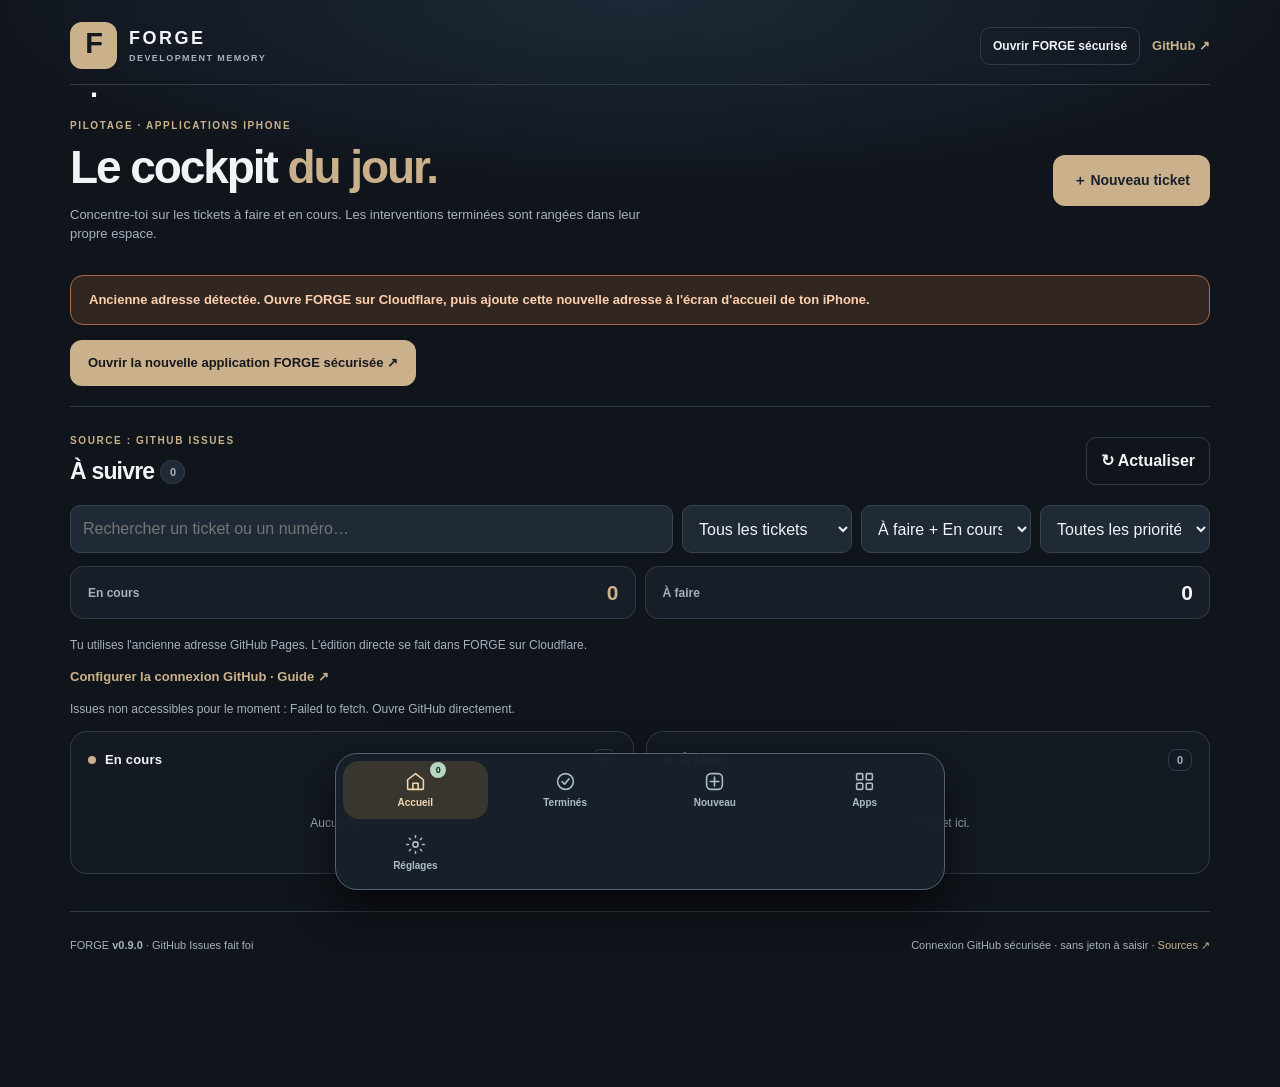
==== index.html @ 1940e34f "feat(forge): add Nexus-like searchable settings with version and About-only update" ====
<!doctype html>
<html lang="fr">
<head>
<meta charset="utf-8">
<meta name="viewport" content="width=device-width,initial-scale=1,viewport-fit=cover">
<meta name="theme-color" content="#10141b">
<meta name="apple-mobile-web-app-capable" content="yes">
<meta name="apple-mobile-web-app-status-bar-style" content="black-translucent">
<meta name="apple-mobile-web-app-title" content="FORGE">
<meta name="description" content="Tickets GitHub et contexte technique pour nos applications.">
<meta http-equiv="Content-Security-Policy" content="default-src 'self'; connect-src 'self' https://api.github.com; img-src 'self' data:; style-src 'self'; script-src 'self'; object-src 'none'; base-uri 'self'; form-action 'none'">
<link rel="manifest" href="./manifest.webmanifest">
<link rel="icon" href="./icon.svg" type="image/svg+xml">
<link rel="apple-touch-icon" href="./icon-180.png">
<link rel="stylesheet" href="./styles.css">
<title>FORGE — Development Memory</title>
</head>
<body>
<div class="shell">
 <header class="top">
  <a class="brand" href="#tickets" aria-label="FORGE accueil"><span class="symbol">F<span>.</span></span><span><b>FORGE</b><small>DEVELOPMENT MEMORY</small></span></a>
  <div class="top-actions"><button id="editMode" class="outline" type="button">Connexion GitHub</button><a class="external" href="https://github.com/Leomgl/forge-app/issues" target="_blank" rel="noopener noreferrer">GitHub ↗</a></div>
 </header>
 <main>
  <div class="intro" id="homeIntro"><div><p class="eyebrow">PILOTAGE · APPLICATIONS IPHONE</p><h1>Le cockpit <em>du jour.</em></h1><p>Concentre-toi sur les tickets à faire et en cours. Les interventions terminées sont rangées dans leur propre espace.</p></div>
  <a href="#composer" class="bigbutton">＋ Nouveau ticket</a></div>
  <div id="authNotice" class="auth-alert" role="alert" hidden></div>
  <a id="cloudEntry" class="cloud-entry" href="https://forge-hub.q9pfwtztsc.workers.dev/" hidden>Ouvrir la nouvelle application FORGE sécurisée ↗</a>
  <section id="tickets" class="section">
   <div class="section-heading"><div><p class="eyebrow">SOURCE : GITHUB ISSUES</p><h2>À suivre <span id="issueCount" class="count">—</span></h2></div><div class="head-actions"><button id="refresh" class="outline" type="button">↻ Actualiser</button></div></div>
   <div class="filters"><label class="sr-only" for="search">Rechercher un ticket</label><input id="search" placeholder="Rechercher un ticket ou un numéro…">
   <label class="sr-only" for="projectFilter">Application</label><select id="projectFilter"><option value="all">Toutes les apps</option></select>
   <label class="sr-only" for="statusFilter">État</label><select id="statusFilter"><option value="all">À faire + En cours</option><option value="todo">À faire</option><option value="doing">En cours</option></select>
   <label class="sr-only" for="priorityFilter">Priorité</label><select id="priorityFilter"><option value="all">Toutes les priorités</option><option value="critique">Critique</option><option value="haute">Haute</option><option value="normale">Normale</option><option value="basse">Basse</option></select></div>
   <div id="workflowSummary" class="workflow-summary" aria-label="Répartition des statuts"></div>
   <p id="editInfo" class="micro">Connecte-toi avec GitHub pour piloter les tickets. Sans connexion, la consultation reste possible.</p>
   <p class="micro"><a class="external" href="./docs/GITHUB-AUTH.md" target="_blank" rel="noopener noreferrer">Configurer la connexion GitHub · Guide ↗</a></p>
   <p id="loadInfo" class="micro" role="status" aria-live="polite">Chargement des issues GitHub…</p>
   <div id="issues" class="issues workflow-board" aria-live="polite"></div>
  </section>
  <section class="section" id="completed" aria-label="Tickets terminés" hidden>
   <div class="section-heading"><div><p class="eyebrow">HISTORIQUE · GITHUB ISSUES</p><h2>Tickets terminés <span id="completedCount" class="count">—</span></h2></div><a class="external" href="https://github.com/Leomgl/forge-app/issues?q=is%3Aissue+is%3Aclosed" target="_blank" rel="noopener noreferrer">Archive GitHub ↗</a></div>
   <p class="muted">Tous les tickets clôturés restent accessibles avec leur demande et leur journal de développement. Aucun ticket n’est supprimé.</p>
   <div class="filters completed-filters">
    <label class="sr-only" for="completedSearch">Rechercher dans les terminés</label><input id="completedSearch" type="search" placeholder="Rechercher un ticket terminé…">
    <label class="sr-only" for="completedProjectFilter">Application terminée</label><select id="completedProjectFilter"><option value="all">Toutes les apps</option></select>
    <label class="sr-only" for="completedPriorityFilter">Priorité terminée</label><select id="completedPriorityFilter"><option value="all">Toutes les priorités</option><option value="critique">Critique</option><option value="haute">Haute</option><option value="normale">Normale</option><option value="basse">Basse</option></select>
   </div>
   <p id="completedInfo" class="micro" role="status" aria-live="polite">Chargement des tickets terminés…</p>
   <div id="completedIssues" class="issues completed-grid" aria-live="polite"></div>
  </section>
  <section class="section" id="composer" hidden>
   <div class="section-heading"><div><p class="eyebrow">SAISIE RAPIDE</p><h2>Signaler ou proposer</h2></div><span class="count">Brouillon local</span></div>
   <p class="muted">Le brouillon reste sur ton appareil. Connecte-toi avec GitHub pour publier directement dans FORGE. N'ajoute ni secret, ni capture privée dans une issue publique.</p>
   <div class="formbox">
     <div class="cols">
      <label>Application<select id="tProject"><option value="NEXUS">NEXUS</option></select></label>
      <label>Nature<select id="tType"><option value="bug">Bug</option><option value="evolution">Évolution</option><option value="idee">Idée</option><option value="test">Test / vérification</option></select></label>
      <label>Priorité<select id="tPriority"><option value="normale">Normale</option><option value="haute">Haute</option><option value="critique">Critique</option><option value="basse">Basse</option></select></label>
     </div>
     <div id="generalScopeFields" class="general-scope" hidden>
       <label>Périmètre du ticket<select id="tScope">
        <option value="all">Toutes les apps</option>
        <option value="multiple">Plusieurs apps</option>
        <option value="newapp">Nouvelle app</option>
        <option value="other">Projet / réflexion générale</option>
       </select></label>
       <label>Précisions <span class="optional">(facultatif)</span><input id="tScopeDetails" maxlength="300" placeholder="Ex : logos Nexus, Santé, Garage ; ou idée de nouvelle app"></label>
       <p>Un ticket commun suffit : les projets concernés seront déterminés lors du travail.</p>
     </div>
     <label>Titre du ticket <span class="required">*</span><input id="tTitle" maxlength="140" placeholder="Ex : Le tri A–Z saute certaines lettres"></label>
     <label>Contexte / ce que tu aimerais obtenir <span class="required">*</span><textarea id="tDescription" rows="4" maxlength="8000" placeholder="Décris l'idée, le problème ou la fonction voulue…"></textarea></label>
     <details class="advanced-options" id="advancedOptions"><summary>Options avancées <span>Version, reproduction, critères, contraintes</span></summary>
     <div class="advanced-fields">
       <label>Version observée <span class="optional">(facultatif)</span><input id="tVersion" maxlength="60" placeholder="Ex : 0.17.2"></label>
       <div class="cols">
         <label>Étapes pour reproduire <span class="optional">(bug)</span><textarea id="tSteps" rows="2" maxlength="4000" placeholder="1. Ouvrir… 2. Cliquer…"></textarea></label>
         <label>Résultat attendu / critères d'acceptation<textarea id="tExpected" rows="2" maxlength="4000" placeholder="Ce qu'on doit vérifier…"></textarea></label>
       </div>
       <label>Contraintes / points à préserver<textarea id="tConstraints" rows="2" maxlength="4000" placeholder="Ce qu'il ne faut pas casser…"></textarea></label>
     </div></details>
     <div class="formfoot"><p><b>Publication sécurisée :</b> sur l'adresse Cloudflare avec GitHub connecté, le ticket sera créé directement. Sinon, FORGE ouvrira le formulaire GitHub prérempli.</p>
       <div class="actions"><button id="resetDraft" class="outline" type="button">Effacer le brouillon</button><button id="publish" class="bigbutton" type="button">Publier via GitHub ↗</button></div>
     </div>
     <p id="composeMessage" role="status" aria-live="polite" class="micro"></p>
   </div>
  </section>
  <section class="section" id="context" hidden>
    <div class="section-heading"><div><p class="eyebrow">MÉMOIRE PARTAGÉE</p><h2>Contexte des applications</h2></div><a class="external" href="./docs/AI-START-HERE.md" target="_blank">Guide IA ↗</a></div>
    <div class="apps" id="apps"></div>
    <div class="contextgrid"><a href="./docs/AI-START-HERE.md" target="_blank" class="contextlink"><span>01</span><b>Point d'entrée de l'assistant</b><small>Comment reprendre un ticket dans un nouveau chat</small></a>
    <a href="./docs/DEPENDENCIES.md" target="_blank" class="contextlink"><span>02</span><b>Liens et dépendances</b><small>Ce qu'on risque de casser entre les apps</small></a>
    <a href="./docs/TICKET-PROTOCOL.md" target="_blank" class="contextlink"><span>03</span><b>Méthode de livraison</b><small>Analyse, migration, tests et décision</small></a>
    <a href="./docs/DECISIONS.md" target="_blank" class="contextlink"><span>04</span><b>Arbitrages techniques</b><small>Pourquoi nous avons fait certains choix</small></a></div>
  </section>
  <section class="section forge-settings" id="settings" hidden aria-label="Réglages Forge">
   <div class="section-heading"><div><p class="eyebrow">PRÉFÉRENCES · FORGE</p><h2>Réglages</h2></div></div>
   <div class="forge-settings-version"><div><small>VERSION ACTUELLE</small><strong>FORGE</strong></div><span>V0.9.0</span></div>
   <label class="forge-settings-search"><span class="sr-only">Rechercher dans les réglages</span><input type="search" id="forge-settings-search" placeholder="Rechercher un réglage…" autocomplete="off" aria-controls="forge-settings-groups"></label>
   <p id="forge-settings-search-status" class="micro" aria-live="polite"></p>
   <div id="forge-settings-groups">
    <details class="forge-settings-group" data-settings-keywords="connexion github oauth autorisations authentification lien link" open>
     <summary><strong>LINK et connexions</strong><small>Compte GitHub et sécurité de la publication</small></summary>
     <div class="forge-settings-content"><p>GitHub fait foi pour les tickets. La connexion OAuth passe par le Worker sécurisé FORGE ; aucun jeton personnel n’est saisi dans l’application.</p><button type="button" class="outline" id="forge-settings-auth">Gérer ma connexion GitHub</button><p class="micro">Cette application ne crée aucune notification Push. Les notifications inter-applications sont centralisées dans LINK.</p></div>
    </details>
    <details class="forge-settings-group" data-settings-keywords="preferences interface vue demarrage accueil terminer archives tickets navigation">
     <summary><strong>Préférences et interface</strong><small>Navigation et vue d’ouverture</small></summary>
     <div class="forge-settings-content"><label class="forge-settings-select">Vue au démarrage<select id="forge-start-view"><option value="tickets">Accueil · À suivre</option><option value="completed">Tickets terminés</option><option value="context">Applications et contexte</option></select></label><p class="micro">Ce choix est enregistré uniquement sur cet appareil et ne change pas les tickets GitHub.</p></div>
    </details>
    <details class="forge-settings-group" data-settings-keywords="donnees sauvegardes brouillon exporter restaurer tickets github">
     <summary><strong>Données et sauvegardes</strong><small>Brouillons locaux et données GitHub</small></summary>
     <div class="forge-settings-content"><p>Les tickets et commentaires sont conservés dans GitHub. Le brouillon du formulaire reste local à cet appareil et peut être modifié ou effacé depuis « Nouveau ticket ».</p><a class="outline forge-settings-link" href="#composer">Ouvrir mon brouillon</a></div>
    </details>
    <details class="forge-settings-group" data-settings-keywords="securite confidentialite autorisations donnees jeton connexion oauth cookies">
     <summary><strong>Sécurité et confidentialité</strong><small>Accès, permissions et données locales</small></summary>
     <div class="forge-settings-content"><p>Le Worker OAuth conserve la session sécurisée par cookie HttpOnly ; FORGE ne demande jamais de jeton GitHub personnel dans les réglages. Les brouillons et cette préférence de navigation restent sur ton appareil.</p><p class="micro">Les dépôts et tickets GitHub peuvent contenir des informations publiées selon leurs réglages de visibilité.</p></div>
    </details>
    <details class="forge-settings-group" data-settings-keywords="a propos version mise a jour service worker informations application">
     <summary><strong>À propos</strong><small>Version et mises à jour de FORGE</small></summary>
     <div class="forge-settings-content"><p>FORGE V0.9.0 · Pilotage des tickets, journal d’interventions et mémoire technique des applications iPhone.</p><button type="button" id="forge-check-update" class="bigbutton">Rechercher une mise à jour</button><p class="micro" id="forge-update-status" role="status" aria-live="polite"></p></div>
    </details>
   </div>
  </section>
 </main>
 <nav class="bottom-nav" aria-label="Navigation principale">
  <a class="bottom-nav-item active" href="#tickets" data-view="tickets" aria-current="page"><svg viewBox="0 0 24 24" aria-hidden="true"><path d="m3 10 9-7 9 7v10a1 1 0 0 1-1 1H4a1 1 0 0 1-1-1z"/><path d="M9 21v-7h6v7"/></svg><span>Accueil</span><b id="navActiveCount" class="nav-count" aria-label="Tickets actifs">0</b></a>
  <a class="bottom-nav-item" href="#completed" data-view="completed"><svg viewBox="0 0 24 24" aria-hidden="true"><circle cx="12" cy="12" r="9"/><path d="m8 12 3 3 5-6"/></svg><span>Terminés</span></a>
  <a class="bottom-nav-item" href="#composer" data-view="composer"><svg viewBox="0 0 24 24" aria-hidden="true"><rect x="3" y="3" width="18" height="18" rx="5"/><path d="M12 7v10M7 12h10"/></svg><span>Nouveau</span></a>
  <a class="bottom-nav-item" href="#context" data-view="context"><svg viewBox="0 0 24 24" aria-hidden="true"><rect x="3" y="3" width="7" height="7" rx="1.2"/><rect x="14" y="3" width="7" height="7" rx="1.2"/><rect x="3" y="14" width="7" height="7" rx="1.2"/><rect x="14" y="14" width="7" height="7" rx="1.2"/></svg><span>Apps</span></a>
  <a class="bottom-nav-item" href="#settings" data-view="settings"><svg viewBox="0 0 24 24" aria-hidden="true"><circle cx="12" cy="12" r="3"/><path d="M12 2v2m0 16v2M4.93 4.93l1.42 1.42m11.3 11.3 1.42 1.42M2 12h2m16 0h2M4.93 19.07l1.42-1.42m11.3-11.3 1.42-1.42"/></svg><span>Réglages</span></a>
 </nav>
 <section id="ticketDialog" class="ticket-overlay" role="dialog" aria-modal="true" aria-labelledby="ticketTitle" hidden>
   <div class="ticket-panel">
    <header class="ticket-header"><div class="ticket-heading">
      <p class="eyebrow">FICHE TICKET · GITHUB</p>
      <h2 id="ticketTitle">Ticket</h2>
      <p id="ticketCaption" class="ticket-caption"></p>
     </div><button id="ticketClose" type="button" class="outline ticket-close" aria-label="Fermer le ticket">✕</button></header>
    <div class="ticket-columns">
     <section class="ticket-section" aria-labelledby="ticketRequestHeading">
      <div class="ticket-subheading"><h3 id="ticketRequestHeading">Demande initiale</h3><a id="ticketGithub" href="https://github.com/Leomgl/forge-app/issues" target="_blank" rel="noopener noreferrer">Voir sur GitHub ↗</a></div>
      <div class="ticket-md" id="ticketBody"></div>
     </section>
     <section class="ticket-section" aria-labelledby="ticketJournalHeading">
      <div class="ticket-subheading"><h3 id="ticketJournalHeading">Journal des interventions</h3><span id="ticketCommentCount" class="ticket-caption"></span></div>
      <div id="ticketComments" class="ticket-comments" aria-live="polite"></div>
      <form id="ticketReplyForm" class="ticket-reply">
       <label for="ticketReply">Ajouter une réponse</label>
       <textarea id="ticketReply" rows="4" maxlength="12000" placeholder="Décision, retour de test, précision…" disabled></textarea>
       <p id="ticketReplyHint" class="ticket-caption">Connexion GitHub requise pour commenter.</p>
       <div class="ticket-reply-actions"><button id="ticketReplySubmit" type="submit" class="bigbutton" disabled>Publier la réponse</button><p id="ticketMessage" role="status" aria-live="polite"></p></div>
      </form>
     </section>
    </div>
   </div>
  </section>

 <footer><span>FORGE <strong>v0.9.0</strong> · GitHub Issues fait foi</span><span>Connexion GitHub sécurisée · sans jeton à saisir · <a href="https://github.com/Leomgl/forge-app">Sources ↗</a></span></footer>
</div>
<script src="./app.js"></script>
<script src="./ticket-detail.js"></script>
</body>
</html>
---- styles.css ----
:root{color-scheme:dark;--bg:#101318;--panel:#171b21;--panel2:#1e242b;--edge:#343b45;--txt:#edf0f2;--muted:#9ba5af;--accent:#ff9766;--green:#b1deb4;--radius:17px}*{box-sizing:border-box}html{scroll-behavior:smooth;scroll-padding-top:35px}body{margin:0;background:var(--bg);color:var(--txt);font-family:-apple-system,BlinkMacSystemFont,"Segoe UI",sans-serif;line-height:1.5}a{color:inherit;text-decoration:none}button,input,select,textarea{font:inherit}button,a,select{-webkit-tap-highlight-color:transparent}button{cursor:pointer}.shell{max-width:1190px;padding:0 25px;margin:0 auto}.top{display:flex;align-items:center;justify-content:space-between;gap:14px;padding:calc(env(safe-area-inset-top) + 22px) 0 20px;border-bottom:1px solid var(--edge)}.brand{display:flex;gap:12px;align-items:center}.symbol{display:grid;place-items:center;width:47px;height:47px;font-size:29px;font-weight:900;background:var(--accent);color:#16191c;border-radius:14px;letter-spacing:-5px;padding-right:4px}.symbol span{color:#fff}.brand b{display:block;font-size:18px;letter-spacing:.14em}.brand small{display:block;color:var(--muted);font-size:9px;letter-spacing:.16em;font-weight:700}.external{font-size:13px;color:var(--accent);font-weight:700}.intro{min-height:320px;padding:64px 0 44px;display:flex;align-items:center;justify-content:space-between;gap:24px}.intro h1{font-size:clamp(39px,6vw,68px);line-height:1.04;letter-spacing:-.055em;margin:9px 0 19px;font-weight:820}.intro h1 em{font-style:normal;color:var(--accent)}.intro p:not(.eyebrow){font-size:15px;max-width:640px;color:var(--muted);margin:0}.eyebrow{font-size:10px!important;font-weight:900;letter-spacing:.22em;color:var(--accent);margin:0}.bigbutton{border:0;border-radius:12px;background:var(--accent);color:#16191d;padding:15px 20px;display:inline-flex;justify-content:center;align-items:center;font-weight:800;white-space:nowrap;font-size:14px}.bigbutton:hover{background:#ffb292}.section{padding:38px 0 52px;border-top:1px solid var(--edge)}.section-heading{display:flex;justify-content:space-between;align-items:center;gap:14px;margin:0 0 20px}.section-heading h2{font-size:25px;letter-spacing:-.035em;margin:6px 0 0}.count{font-size:11px;padding:5px 9px;border-radius:99px;background:var(--panel2);border:1px solid var(--edge);vertical-align:middle;color:var(--muted);font-weight:750}.outline{border:1px solid var(--edge);background:transparent;color:var(--txt);font-weight:750;border-radius:10px;padding:11px 14px}.outline:hover{background:var(--panel2)}.filters{display:grid;grid-template-columns:minmax(0,1fr) 180px 170px;gap:10px;margin-bottom:13px}.filters input,.filters select,.formbox input,.formbox textarea,.formbox select{background:#20262e;color:var(--txt);border:1px solid #3a444f;border-radius:10px;padding:13px 12px;min-width:0;width:100%;font-size:16px;outline:none}.filters input:focus,.filters select:focus,.formbox input:focus,.formbox textarea:focus,.formbox select:focus{border-color:var(--accent);box-shadow:0 0 0 2px #ff976633}.micro{font-size:12px;color:var(--muted);margin:8px 0 13px}.issues{display:grid;gap:10px}.issue{display:flex;gap:16px;align-items:start;padding:16px 18px;border:1px solid var(--edge);border-radius:var(--radius);background:var(--panel);transition:background .16s}.issue:hover{background:var(--panel2)}.issue-num{color:var(--accent);font-weight:850;font-size:13px;min-width:39px}.issue-body{flex:1;min-width:0}.issue-title{display:block;font-weight:800;font-size:15px;line-height:1.35}.issue-preview{color:var(--muted);font-size:12px;margin-top:7px;line-height:1.55;overflow:hidden;display:-webkit-box;-webkit-line-clamp:2;-webkit-box-orient:vertical}.issue-meta{margin-top:9px;display:flex;gap:8px;flex-wrap:wrap;align-items:center}.pill{display:inline-flex;border-radius:6px;background:#29313a;color:#c4d0d9;padding:3px 7px;font-size:10px;font-weight:850}.pill.app{background:#352a30;color:#ffc0a2}.pill.open{background:#244030;color:#b3edbf}.pill.closed{background:#3c384b;color:#d0c0fa}.age{color:var(--muted);font-size:11px}.chevron{font-size:22px;color:var(--muted);margin-left:auto}.empty{padding:24px;border:1px dashed var(--edge);border-radius:14px;color:var(--muted);text-align:center}.muted{color:var(--muted);font-size:13px;margin:-8px 0 19px;max-width:770px}.formbox{border:1px solid var(--edge);background:var(--panel);padding:25px;border-radius:var(--radius);display:grid;gap:18px}.formbox label{display:block;font-size:12px;font-weight:800;color:#d8dee3}.formbox input,.formbox select,.formbox textarea{display:block;margin-top:7px;font-weight:450;line-height:1.4;resize:vertical}.formbox textarea{min-height:66px}.cols{display:grid;grid-template-columns:repeat(2,minmax(0,1fr));gap:16px}.required{color:var(--accent)}.optional{color:var(--muted);font-weight:500}.formfoot{border-top:1px solid var(--edge);padding-top:18px;display:flex;align-items:center;justify-content:space-between;gap:20px}.formfoot p{font-size:12px;max-width:440px;color:var(--muted);margin:0}.formfoot b{color:var(--txt)}.actions{display:flex;gap:8px;flex-wrap:wrap}.apps{display:grid;grid-template-columns:repeat(4,minmax(0,1fr));gap:12px;margin:20px 0}.appcard{background:var(--panel);border:1px solid var(--edge);border-radius:14px;padding:19px;display:flex;flex-direction:column;min-width:0}.appmark{display:grid;place-items:center;font-size:19px;font-weight:950;width:38px;height:38px;border-radius:11px;background:#242b34;color:var(--accent);margin-bottom:21px}.appcard b{font-size:17px}.appcard p{color:var(--muted);font-size:12px;min-height:55px;margin:7px 0 12px}.appcard a{font-size:12px;font-weight:800;color:var(--accent);margin-top:auto}.contextgrid{display:grid;grid-template-columns:repeat(2,minmax(0,1fr));gap:12px}.contextlink{padding:19px;display:flex;flex-direction:column;gap:5px;border:1px solid var(--edge);border-radius:14px;background:var(--panel)}.contextlink:hover{background:var(--panel2)}.contextlink span{color:var(--accent);font-size:11px;font-weight:900}.contextlink b{font-size:14px}.contextlink small{color:var(--muted);font-size:12px}footer{border-top:1px solid var(--edge);display:flex;justify-content:space-between;gap:12px;flex-wrap:wrap;color:var(--muted);font-size:11px;padding:25px 0 calc(25px + env(safe-area-inset-bottom))}footer a{color:var(--accent)}.sr-only{position:absolute;width:1px;height:1px;overflow:hidden;clip:rect(0,0,0,0)}@media(max-width:750px){.shell{padding:0 16px}.top{padding-top:calc(env(safe-area-inset-top) + 14px)}.intro{padding:42px 0 38px;display:block;min-height:0}.intro h1{font-size:48px}.intro .bigbutton{margin-top:24px}.section{padding:29px 0 38px}.filters{grid-template-columns:1fr 1fr}.filters input{grid-column:1/-1}.section-heading h2{font-size:22px}.apps{grid-template-columns:1fr 1fr}.formbox{padding:17px}.formfoot{align-items:stretch;flex-direction:column}.actions{width:100%}.actions .bigbutton,.actions .outline{flex:1}.cols{gap:12px}}@media(max-width:420px){.intro h1{font-size:41px}.brand small{font-size:8px}.section-heading{align-items:flex-start}.issue{padding:14px;gap:10px}.issue-num{min-width:33px}.apps{gap:9px}.appcard{padding:14px}.appcard b{font-size:15px}.appcard p{font-size:11px;min-height:63px}.contextgrid{grid-template-columns:1fr}.cols{grid-template-columns:1fr}.top .external{font-size:12px}}
/* FORGE v0.3 — three-state workflow and optional GitHub editing */
[hidden]{display:none!important}
.head-actions{display:flex;gap:8px;flex-wrap:wrap;justify-content:flex-end}
#editMode.active{border-color:#6fae80;background:#1c3326;color:#b1deb4}
.issue-title:hover,.issue-link:hover{text-decoration:underline;text-underline-offset:3px}
.issue-actions{display:flex;align-items:end;justify-content:space-between;gap:12px;flex-wrap:wrap;margin-top:13px}
.status-label{display:flex;flex-direction:column;gap:4px;font-size:11px;color:var(--muted);font-weight:750}
.status-picker{background:#29313a;color:var(--txt);font-size:13px;font-weight:800;border:1px solid #4e5a68;border-radius:10px;padding:8px 30px 8px 11px;min-height:39px}
.status-picker:focus-visible{outline:2px solid var(--accent);outline-offset:2px}
.status-picker:disabled{opacity:.6}
.issue-link{font-size:12px;color:var(--accent);font-weight:750;margin-bottom:8px}
.modal{position:fixed;inset:0;z-index:50;background:rgba(0,0,0,.74);padding:calc(env(safe-area-inset-top) + 14px) 14px calc(env(safe-area-inset-bottom) + 14px);display:flex;align-items:center;justify-content:center;overflow-y:auto}
.modal-panel{width:min(100%,530px);max-height:100%;overflow:auto;background:#1d232b;border:1px solid #56616d;border-radius:19px;padding:24px;box-shadow:0 20px 90px #0009}
.modal-top{display:flex;align-items:center;justify-content:space-between;gap:14px}
.modal-top h2{margin:0;font-size:22px;letter-spacing:-.025em}
.modal-panel p{color:var(--muted);font-size:13px;line-height:1.7}
.modal-panel b{color:var(--txt)}
.modal-panel code{overflow-wrap:anywhere}
.modal-panel .security-note{border-left:3px solid var(--accent);padding:8px 11px;background:#292b2d}
.auth-form{display:grid;gap:10px;margin-top:25px}
.auth-form label{font-size:12px;font-weight:800}
.auth-form input{background:#12161d;color:var(--txt);border:1px solid #53606b;border-radius:9px;padding:12px 13px;min-width:0;width:100%;font-size:16px}
.auth-form .bigbutton{justify-self:start}
@media(max-width:750px){.head-actions{justify-content:flex-start}.issue-actions{gap:10px}.issue-link{margin:0}.modal-panel{padding:18px}}
@media(max-width:420px){.section-heading{flex-wrap:wrap}.head-actions{width:100%;justify-content:space-between}.head-actions button{flex:1;font-size:12px;padding:10px 11px}.modal-panel{max-height:calc(100dvh - env(safe-area-inset-top) - env(safe-area-inset-bottom) - 28px)}}

.workflow-summary{display:grid;grid-template-columns:repeat(3,minmax(0,1fr));gap:9px;margin:12px 0}
.statbox{background:var(--panel);border:1px solid var(--edge);border-radius:13px;padding:13px 14px;color:var(--txt);display:flex;align-items:center;justify-content:space-between;gap:8px;text-align:left;min-width:0}
.statbox span{font-size:12px;font-weight:800;color:var(--muted)}
.statbox strong{font-size:21px;line-height:1;letter-spacing:-.04em}
.statbox.doing strong{color:var(--accent)}
.statbox.done strong{color:var(--green)}
.statbox.selected{border-color:var(--accent);background:#302825}
.statbox:focus-visible{outline:2px solid var(--accent);outline-offset:2px}
@media(max-width:420px){.statbox{padding:13px 9px;flex-direction:column;align-items:flex-start}.statbox span{font-size:11px}}

/* FORGE v0.4.1 — visible authentication diagnostics */
.auth-alert{background:#312720;color:#ffcfaf;border:1px solid #ad6c4f;border-radius:13px;padding:14px 18px;margin:0 0 15px;font-size:13px;line-height:1.6;font-weight:650}
.cloud-entry{display:inline-flex;align-items:center;background:var(--accent);color:#16191d;padding:13px 18px;border-radius:12px;font-weight:850;font-size:13px;margin:0 0 20px}
.auth-alert[hidden],.cloud-entry[hidden]{display:none}

/* FORGE V0.5 — sober dashboard and responsive workflow columns */
:root{--bg:#10141b;--panel:#181e27;--panel2:#202936;--edge:#303b4a;--txt:#f1f3f7;--muted:#a7b1be;--accent:#cbb18b;--green:#96c8ad;--radius:15px}
body{background:radial-gradient(ellipse 900px 250px at 50% 0,#1c2936 0,transparent 80%),var(--bg)}
.top{padding-bottom:15px}.symbol{background:#cbb18b;border-radius:12px}.bigbutton{background:var(--accent);color:#17202b}.bigbutton:hover{background:#e6c9a1}
.intro{min-height:0;padding:33px 0 31px;gap:22px}.intro h1{font-size:clamp(29px,4.4vw,46px);line-height:1.12;margin:9px 0 11px;letter-spacing:-.045em}.intro p:not(.eyebrow){font-size:13px;max-width:610px}.intro .bigbutton{margin:0}
.section{padding:26px 0 37px}.section-heading{margin-bottom:17px}.section-heading h2{font-size:23px}.eyebrow{letter-spacing:.16em}
.filters{grid-template-columns:minmax(0,1fr) repeat(3,minmax(135px,170px));gap:9px}
.filters input,.filters select,.formbox input,.formbox textarea,.formbox select{background:#202936;border-color:#394452;padding:11px 12px}
.workflow-summary{margin:10px 0 17px}.statbox{padding:12px 15px}.statbox.selected{background:#333027;border-color:#a68c69}
.workflow-board{display:grid;grid-template-columns:repeat(3,minmax(0,1fr));gap:12px;align-items:start}
.issue-column{min-width:0;background:#141a22;border:1px solid var(--edge);border-radius:17px;padding:11px;min-height:150px}
.column-heading{display:flex;align-items:center;gap:9px;padding:6px 6px 13px}.column-heading h3{font-size:13px;letter-spacing:.015em;margin:0;font-weight:850}.column-indicator{width:8px;height:8px;border-radius:50%;background:#8895a5}.col-doing .column-indicator{background:#cbb18b}.col-done .column-indicator{background:#96c8ad}.column-count{margin-left:auto;border:1px solid var(--edge);border-radius:8px;padding:2px 8px;font-size:11px;color:var(--muted);font-weight:800}
.column-list{display:grid;gap:9px}.column-empty{color:var(--muted);font-size:12px;text-align:center;padding:30px 8px}
.issue{display:block;border-radius:12px;padding:14px;background:#1b232d}.issue:hover{background:#252f3d}.issue-top{display:flex;align-items:center;justify-content:space-between;gap:8px;margin-bottom:9px}.issue-num{min-width:0;color:var(--muted);font-size:11px}.issue-title{font-size:13px;line-height:1.45;overflow-wrap:anywhere}.issue-preview{font-size:11px;margin-top:7px;-webkit-line-clamp:2}.issue-meta{margin-top:12px;gap:6px}.issue-meta .age{width:100%;font-size:10px;margin-top:2px}.pill{font-size:9px;letter-spacing:.015em}.pill.app{background:#283644;color:#c1d9ec}
.pill.priority{padding:4px 8px;border-radius:20px;border:1px solid #435264;background:#293544;color:#b6c7d8}.pill.priority.critique{background:#47232b;border-color:#88434f;color:#ffafba}.pill.priority.haute{background:#463323;border-color:#856343;color:#f0c198}.pill.priority.normale{background:#273b3d;border-color:#466e70;color:#a4d5d6}.pill.priority.basse{background:#29313a;border-color:#475263;color:#a7b0bc}
.issue-actions{margin-top:12px;align-items:center}.status-label{flex:1;min-width:0}.status-picker{width:100%;min-height:36px;padding:7px 26px 7px 9px;font-size:12px}.issue-link{font-size:11px;margin-top:16px}
.formbox{gap:12px;padding:18px}.formbox .cols{gap:10px}.formbox textarea{min-height:58px}.formbox label{font-size:11px}.advanced-options{border-top:1px solid var(--edge);margin-top:4px;padding-top:11px}.advanced-options summary{cursor:pointer;font-size:12px;font-weight:850;color:var(--accent);list-style:disclosure-closed}.advanced-options[open] summary{list-style:disclosure-open}.advanced-options summary span{font-size:11px;font-weight:500;color:var(--muted);margin-left:7px}.advanced-fields{display:grid;gap:12px;margin-top:16px}.formfoot{padding-top:12px}.apps{grid-template-columns:repeat(3,minmax(0,1fr))}.appcard p{min-height:40px}
@media(max-width:950px){.workflow-board{grid-template-columns:1fr 1fr}.filters{grid-template-columns:minmax(0,1fr) repeat(2,minmax(125px,1fr))}.filters #priorityFilter{grid-column:1/-1}.apps{grid-template-columns:repeat(2,minmax(0,1fr))}}
@media(max-width:650px){.intro{padding:24px 0 24px}.intro h1{font-size:34px}.intro .bigbutton{margin-top:17px}.filters{grid-template-columns:1fr 1fr}.filters #search{grid-column:1/-1}.filters #priorityFilter{grid-column:auto}.workflow-board{grid-template-columns:1fr}.issue-column{min-height:0}.issue{padding:15px}.issue-title{font-size:14px}.issue-meta .age{width:auto}.issue-actions{justify-content:flex-start}.status-label{flex:0 1 180px}.appcard p{min-height:0}.advanced-options summary span{display:block;margin-left:0;font-size:10px}.formbox .cols{grid-template-columns:1fr 1fr}}
@media(max-width:420px){.intro h1{font-size:31px}.formbox .cols{grid-template-columns:1fr 1fr}.formbox .advanced-fields .cols{grid-template-columns:1fr}.filters select{font-size:13px}.head-actions button{padding:9px 8px}}

/* FORGE V0.6 — ticket details and GitHub discussion */
body.ticket-open{overflow:hidden}
.ticket-overlay{position:fixed;inset:0;z-index:1000;background:rgba(4,8,13,.82);display:flex;justify-content:center;align-items:center;padding:24px;overflow-y:auto;overscroll-behavior:contain}
.ticket-panel{width:min(1120px,100%);max-height:min(94dvh,1100px);overflow-y:auto;background:#161d27;border:1px solid #465160;border-radius:19px;box-shadow:0 35px 110px #000c}
.ticket-header{position:sticky;top:0;z-index:2;background:#19222e;border-bottom:1px solid var(--edge);display:flex;align-items:start;justify-content:space-between;gap:20px;padding:23px 25px}
.ticket-heading{min-width:0}
.ticket-heading h2{font-size:clamp(19px,2.5vw,26px);line-height:1.25;letter-spacing:-.03em;margin:7px 0 9px;overflow-wrap:anywhere}
.ticket-caption{font-size:11px;line-height:1.6;color:var(--muted);margin:0}
.ticket-close{flex:none;min-width:42px;min-height:42px;padding:8px}
.ticket-columns{display:grid;grid-template-columns:minmax(0,1fr) minmax(0,1.06fr);align-items:start}
.ticket-section{padding:24px 25px 32px;min-width:0}
.ticket-section+.ticket-section{border-left:1px solid var(--edge)}
.ticket-subheading{display:flex;justify-content:space-between;align-items:center;gap:12px;border-bottom:1px solid var(--edge);padding-bottom:13px;margin-bottom:15px}
.ticket-subheading h3{font-size:14px;margin:0;letter-spacing:.01em}
.ticket-subheading a,.ticket-comment-link{font-size:11px;color:var(--accent);font-weight:800}
.ticket-md{font-size:13px;line-height:1.73;color:#dce4eb;overflow-wrap:anywhere}
.ticket-md p{margin:0 0 12px}
.ticket-md h2,.ticket-md h3,.ticket-md h4,.ticket-md h5{font-size:14px;margin:22px 0 10px;color:var(--txt);line-height:1.35}
.ticket-md h2:first-child,.ticket-md h3:first-child{margin-top:0}
.ticket-md ul{margin:7px 0 15px;padding-left:23px}
.ticket-md li{padding:2px 0}
.ticket-md a{text-decoration:underline;text-underline-offset:3px;color:#d8bd95}
.ticket-md code{background:#2c3643;border-radius:4px;padding:1px 4px;font-size:.92em}
.ticket-md pre{background:#101722;border:1px solid var(--edge);padding:13px;white-space:pre-wrap;overflow:auto;border-radius:9px}
.ticket-md pre code{background:transparent;padding:0}
.ticket-md blockquote{border-left:3px solid var(--accent);padding:4px 12px;margin:12px 0;color:var(--muted)}
.ticket-check{color:var(--green);font-weight:900}
.ticket-comments{display:grid;gap:12px}
.ticket-comment{border:1px solid var(--edge);background:#1c2632;border-radius:12px;padding:15px}
.ticket-comment-head{display:flex;gap:12px;justify-content:space-between;align-items:baseline;flex-wrap:wrap;margin-bottom:11px}
.ticket-comment-head strong{font-size:12px;color:var(--txt)}
.ticket-comment-head span{font-size:10px;color:var(--muted)}
.ticket-comment .ticket-md{font-size:12px}
.ticket-comment-link{display:inline-block;margin-top:9px}
.ticket-empty{font-size:12px;color:var(--muted);padding:13px;border:1px dashed var(--edge);border-radius:10px}
.ticket-reply{margin-top:22px;padding-top:18px;border-top:1px solid var(--edge);display:grid;gap:8px}
.ticket-reply label{font-size:12px;font-weight:850}
.ticket-reply textarea{width:100%;min-height:95px;resize:vertical;border:1px solid #485362;background:#121923;border-radius:10px;color:var(--txt);font-size:16px;padding:12px;line-height:1.5}
.ticket-reply textarea:focus{outline:2px solid var(--accent);outline-offset:1px}
.ticket-reply textarea:disabled{opacity:.55}
.ticket-reply-actions{display:flex;align-items:center;gap:12px;flex-wrap:wrap;margin-top:5px}
.ticket-reply-actions .bigbutton{font-size:12px;padding:12px 16px}
.ticket-reply-actions .bigbutton:disabled{opacity:.5;cursor:not-allowed}
#ticketMessage{margin:0;font-size:11px;color:var(--muted)}
@media(max-width:760px){
 .ticket-overlay{display:block;padding:0}
 .ticket-panel{width:100%;max-height:none;min-height:100dvh;border:0;border-radius:0;padding-bottom:env(safe-area-inset-bottom)}
 .ticket-header{padding:calc(env(safe-area-inset-top) + 16px) 17px 16px}
 .ticket-columns{grid-template-columns:1fr}
 .ticket-section{padding:19px 17px 26px}
 .ticket-section+.ticket-section{border-left:0;border-top:1px solid var(--edge)}
 .ticket-close{min-width:44px}
}

/* FORGE V0.7 — tickets généraux transversaux */
.pill.app.general{background:#433846;color:#e9c9e8;border:1px solid #775d7e}
.issue-scope{display:inline-flex;margin-top:9px;font-size:10px;font-weight:750;color:#c7b0d8}
.general-scope{display:grid;grid-template-columns:minmax(150px,1fr) minmax(180px,1.4fr);gap:11px;border:1px solid #62516e;background:#242331;border-radius:12px;padding:14px}
.general-scope p{grid-column:1/-1;font-size:11px;color:var(--muted);margin:0}
.general-scope[hidden]{display:none}
@media(max-width:650px){.general-scope{grid-template-columns:1fr}.general-scope p{grid-column:auto}}

/* FORGE V0.8 — bottom navigation, active cockpit and completed archive */
[hidden]{display:none!important}
.shell{padding-bottom:calc(108px + env(safe-area-inset-bottom))}
.top-actions{display:flex;align-items:center;justify-content:flex-end;gap:12px;min-width:0}
.top-actions .outline{font-size:12px;padding:9px 12px;white-space:nowrap;max-width:230px;overflow:hidden;text-overflow:ellipsis}
.bottom-nav{position:fixed;z-index:70;left:50%;transform:translateX(-50%);bottom:calc(10px + env(safe-area-inset-bottom));display:grid;grid-template-columns:repeat(4,minmax(0,1fr));gap:5px;width:min(610px,calc(100% - 22px));padding:7px;background:rgba(24,32,43,.94);border:1px solid #526074;border-radius:22px;box-shadow:0 18px 42px #000a;backdrop-filter:blur(22px);-webkit-backdrop-filter:blur(22px)}
.bottom-nav-item{position:relative;display:flex;min-height:58px;min-width:0;flex-direction:column;align-items:center;justify-content:center;gap:3px;border-radius:16px;color:#afbbc9;font-size:10px;font-weight:750;transition:background .15s,color .15s}
.bottom-nav-item svg{width:21px;height:21px;fill:none;stroke:currentColor;stroke-width:1.8;stroke-linecap:round;stroke-linejoin:round}
.bottom-nav-item.active{background:#38362f;color:#f4d5ad}
.bottom-nav-item:focus-visible{outline:2px solid var(--accent);outline-offset:2px}
.nav-count{position:absolute;top:1px;right:calc(50% - 31px);min-width:16px;height:16px;padding:0 4px;border-radius:99px;background:#b6d5c3;color:#102118;font-size:9px;line-height:16px;text-align:center;font-weight:900}
.bottom-nav-item:not(.active) .nav-count{background:#627180;color:white}
#homeIntro[hidden]{display:none}
.workflow-board{grid-template-columns:repeat(2,minmax(0,1fr))}
.workflow-summary{grid-template-columns:repeat(2,minmax(0,1fr))}
.workflow-summary .statbox{padding:15px 17px}
.workflow-board .issue-column{min-height:120px}
.completed-filters{grid-template-columns:minmax(0,1fr) minmax(150px,195px) minmax(140px,180px)}
.completed-grid{display:grid;grid-template-columns:repeat(3,minmax(0,1fr));gap:10px;align-items:start}
.completed-grid .issue{height:100%}
.archive-empty{grid-column:1/-1;border:1px dashed var(--edge);border-radius:13px;padding:40px 12px}
@media(max-width:980px){.completed-grid{grid-template-columns:repeat(2,minmax(0,1fr))}}
@media(max-width:650px){
 .top-actions{gap:8px}
 .top-actions .outline{font-size:10px;padding:8px;max-width:150px}
 .top-actions .external{font-size:11px}
 .bottom-nav{bottom:calc(7px + env(safe-area-inset-bottom));border-radius:20px}
 .bottom-nav-item{min-height:55px;font-size:10px}
 .workflow-board{grid-template-columns:1fr}
 .completed-grid{grid-template-columns:1fr}
 .completed-filters{grid-template-columns:1fr 1fr}
 .completed-filters #completedSearch{grid-column:1/-1}
 .section-heading:has(#completedCount){align-items:flex-start;flex-wrap:wrap}
}
@media(max-width:380px){.top-actions .outline{max-width:112px}.bottom-nav-item svg{width:19px;height:19px}.bottom-nav-item{font-size:9px}}
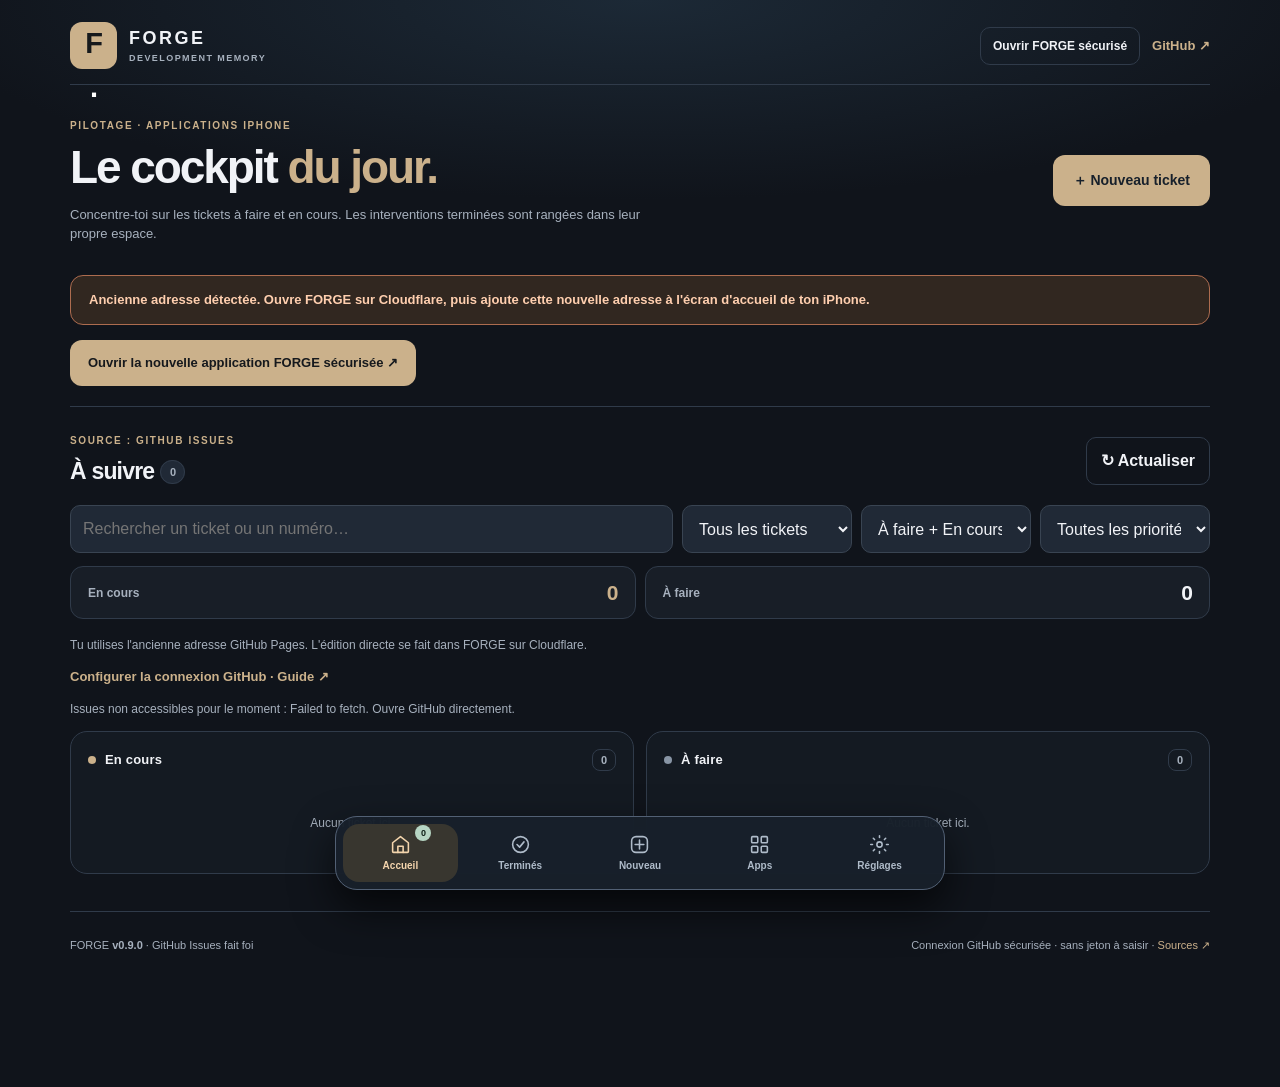
==== commit 2a971572: "chore(reset): align index.html with LINK + FORGE only" ====
--- a/index.html
+++ b/index.html
@@ -54,7 +54,7 @@
    <p class="muted">Le brouillon reste sur ton appareil. Connecte-toi avec GitHub pour publier directement dans FORGE. N'ajoute ni secret, ni capture privée dans une issue publique.</p>
    <div class="formbox">
      <div class="cols">
-      <label>Application<select id="tProject"><option value="NEXUS">NEXUS</option></select></label>
+      <label>Application<select id="tProject"><option value="LINK">LINK</option></select></label>
       <label>Nature<select id="tType"><option value="bug">Bug</option><option value="evolution">Évolution</option><option value="idee">Idée</option><option value="test">Test / vérification</option></select></label>
       <label>Priorité<select id="tPriority"><option value="normale">Normale</option><option value="haute">Haute</option><option value="critique">Critique</option><option value="basse">Basse</option></select></label>
      </div>
@@ -65,7 +65,7 @@
         <option value="newapp">Nouvelle app</option>
         <option value="other">Projet / réflexion générale</option>
        </select></label>
-       <label>Précisions <span class="optional">(facultatif)</span><input id="tScopeDetails" maxlength="300" placeholder="Ex : logos Nexus, Santé, Garage ; ou idée de nouvelle app"></label>
+       <label>Précisions <span class="optional">(facultatif)</span><input id="tScopeDetails" maxlength="300" placeholder="Ex : nouveaux blocs communs ; ou idée de nouvelle app"></label>
        <p>Un ticket commun suffit : les projets concernés seront déterminés lors du travail.</p>
      </div>
      <label>Titre du ticket <span class="required">*</span><input id="tTitle" maxlength="140" placeholder="Ex : Le tri A–Z saute certaines lettres"></label>
@@ -95,7 +95,7 @@
   </section>
   <section class="section forge-settings" id="settings" hidden aria-label="Réglages Forge">
    <div class="section-heading"><div><p class="eyebrow">PRÉFÉRENCES · FORGE</p><h2>Réglages</h2></div></div>
-   <div class="forge-settings-version"><div><small>VERSION ACTUELLE</small><strong>FORGE</strong></div><span>V0.9.0</span></div>
+   <div class="forge-settings-version"><div><small>VERSION ACTUELLE</small><strong>FORGE</strong></div><span>V0.9.1</span></div>
    <label class="forge-settings-search"><span class="sr-only">Rechercher dans les réglages</span><input type="search" id="forge-settings-search" placeholder="Rechercher un réglage…" autocomplete="off" aria-controls="forge-settings-groups"></label>
    <p id="forge-settings-search-status" class="micro" aria-live="polite"></p>
    <div id="forge-settings-groups">
--- a/styles.css
+++ b/styles.css
@@ -128,7 +128,7 @@
 .shell{padding-bottom:calc(108px + env(safe-area-inset-bottom))}
 .top-actions{display:flex;align-items:center;justify-content:flex-end;gap:12px;min-width:0}
 .top-actions .outline{font-size:12px;padding:9px 12px;white-space:nowrap;max-width:230px;overflow:hidden;text-overflow:ellipsis}
-.bottom-nav{position:fixed;z-index:70;left:50%;transform:translateX(-50%);bottom:calc(10px + env(safe-area-inset-bottom));display:grid;grid-template-columns:repeat(4,minmax(0,1fr));gap:5px;width:min(610px,calc(100% - 22px));padding:7px;background:rgba(24,32,43,.94);border:1px solid #526074;border-radius:22px;box-shadow:0 18px 42px #000a;backdrop-filter:blur(22px);-webkit-backdrop-filter:blur(22px)}
+.bottom-nav{position:fixed;z-index:70;left:50%;transform:translateX(-50%);bottom:calc(10px + env(safe-area-inset-bottom));display:grid;grid-template-columns:repeat(5,minmax(0,1fr));gap:5px;width:min(610px,calc(100% - 22px));padding:7px;background:rgba(24,32,43,.94);border:1px solid #526074;border-radius:22px;box-shadow:0 18px 42px #000a;backdrop-filter:blur(22px);-webkit-backdrop-filter:blur(22px)}
 .bottom-nav-item{position:relative;display:flex;min-height:58px;min-width:0;flex-direction:column;align-items:center;justify-content:center;gap:3px;border-radius:16px;color:#afbbc9;font-size:10px;font-weight:750;transition:background .15s,color .15s}
 .bottom-nav-item svg{width:21px;height:21px;fill:none;stroke:currentColor;stroke-width:1.8;stroke-linecap:round;stroke-linejoin:round}
 .bottom-nav-item.active{background:#38362f;color:#f4d5ad}
@@ -158,3 +158,32 @@
  .section-heading:has(#completedCount){align-items:flex-start;flex-wrap:wrap}
 }
 @media(max-width:380px){.top-actions .outline{max-width:112px}.bottom-nav-item svg{width:19px;height:19px}.bottom-nav-item{font-size:9px}}
+
+
+/* FORGE V0.9.0 — Nexus-style settings, gold and graphite identity. */
+.forge-settings{max-width:820px;margin:0 auto 80px}
+.forge-settings-version{display:flex;align-items:center;justify-content:space-between;gap:14px;padding:19px 22px;background:linear-gradient(110deg,#262c34,#1b2027);border:1px solid #5d626a;border-radius:20px;margin-bottom:16px}
+.forge-settings-version small{display:block;font-size:9px;letter-spacing:2px;font-weight:750;color:#9ea8b3}
+.forge-settings-version strong{display:block;margin-top:5px;font-size:20px;letter-spacing:1.8px}
+.forge-settings-version>span{font-weight:850;font-size:13px;color:#f5d2a1;border:1px solid #625a4b;background:#bf9c6720;padding:9px 13px;border-radius:12px}
+.forge-settings-search{display:block;margin:12px 0 5px}
+.forge-settings-search input{display:block;width:100%;background:#1c242e;color:#eaf0f5;border:1px solid #56616d;border-radius:13px;min-height:45px;padding:12px 14px;font:inherit}
+.forge-settings-search input:focus-visible{outline:2px solid #dfbd89;outline-offset:3px}
+#forge-settings-search-status{min-height:14px;margin:7px 0 12px}
+#forge-settings-groups{display:grid;gap:10px}
+.forge-settings-group{border:1px solid #3b4754;border-radius:17px;overflow:hidden;background:#1d2630}
+.forge-settings-group[hidden]{display:none}
+.forge-settings-group>summary{list-style:none;cursor:pointer;padding:18px 19px;display:flex;flex-direction:column;gap:6px;position:relative;padding-right:45px}
+.forge-settings-group>summary::-webkit-details-marker{display:none}
+.forge-settings-group>summary:after{content:'⌄';position:absolute;right:20px;top:18px;font-size:23px;line-height:1;color:#e4c296;transition:transform .15s}
+.forge-settings-group[open]>summary:after{transform:rotate(180deg)}
+.forge-settings-group>summary strong{font-size:15px;color:#f1efe9}
+.forge-settings-group>summary small{font-size:11px;color:#aeb7bf}
+.forge-settings-group>summary:focus-visible{outline:2px solid #e4c296;outline-offset:-3px}
+.forge-settings-content{padding:17px 19px 20px;border-top:1px solid #3b4754;font-size:13px;color:#bac6ce;line-height:1.6}
+.forge-settings-content>p{margin:2px 0 15px}
+.forge-settings-content .outline,.forge-settings-content .bigbutton{display:inline-flex;align-items:center;justify-content:center;text-decoration:none;min-height:42px}
+.forge-settings-content .micro{margin-top:12px;line-height:1.6}
+.forge-settings-select{display:grid;gap:9px;max-width:400px;color:#e9e9e4;font-size:12px;font-weight:700}
+.forge-settings-select select{min-height:45px;background:#111923;border:1px solid #59616e;color:#eef1f3;padding:10px 12px;border-radius:12px}
+@media(max-width:410px){.bottom-nav-item{font-size:9px}.bottom-nav-item svg{width:19px;height:19px}.forge-settings-group>summary{padding:15px 43px 15px 14px}.forge-settings-content{padding:14px}}
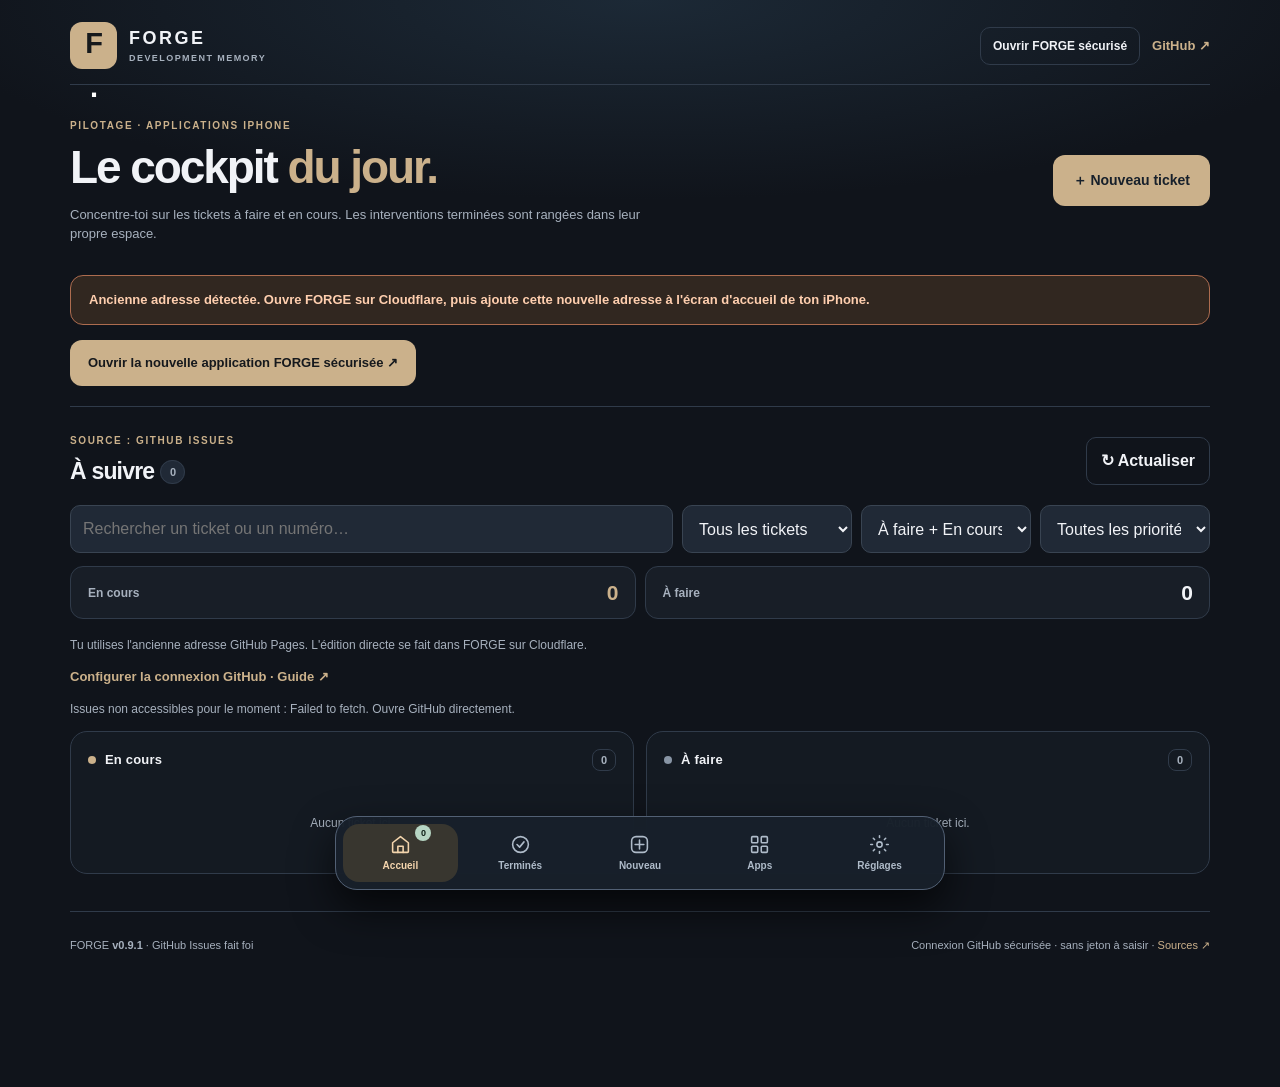
==== commit e0aa1602: "fix(release): align FORGE footer and about panel to v0.9.1" ====
--- a/index.html
+++ b/index.html
@@ -117,7 +117,7 @@
     </details>
     <details class="forge-settings-group" data-settings-keywords="a propos version mise a jour service worker informations application">
      <summary><strong>À propos</strong><small>Version et mises à jour de FORGE</small></summary>
-     <div class="forge-settings-content"><p>FORGE V0.9.0 · Pilotage des tickets, journal d’interventions et mémoire technique des applications iPhone.</p><button type="button" id="forge-check-update" class="bigbutton">Rechercher une mise à jour</button><p class="micro" id="forge-update-status" role="status" aria-live="polite"></p></div>
+     <div class="forge-settings-content"><p>FORGE V0.9.1 · Pilotage des tickets, journal d’interventions et mémoire technique des applications iPhone.</p><button type="button" id="forge-check-update" class="bigbutton">Rechercher une mise à jour</button><p class="micro" id="forge-update-status" role="status" aria-live="polite"></p></div>
     </details>
    </div>
   </section>
@@ -155,7 +155,7 @@
    </div>
   </section>
 
- <footer><span>FORGE <strong>v0.9.0</strong> · GitHub Issues fait foi</span><span>Connexion GitHub sécurisée · sans jeton à saisir · <a href="https://github.com/Leomgl/forge-app">Sources ↗</a></span></footer>
+ <footer><span>FORGE <strong>v0.9.1</strong> · GitHub Issues fait foi</span><span>Connexion GitHub sécurisée · sans jeton à saisir · <a href="https://github.com/Leomgl/forge-app">Sources ↗</a></span></footer>
 </div>
 <script src="./app.js"></script>
 <script src="./ticket-detail.js"></script>
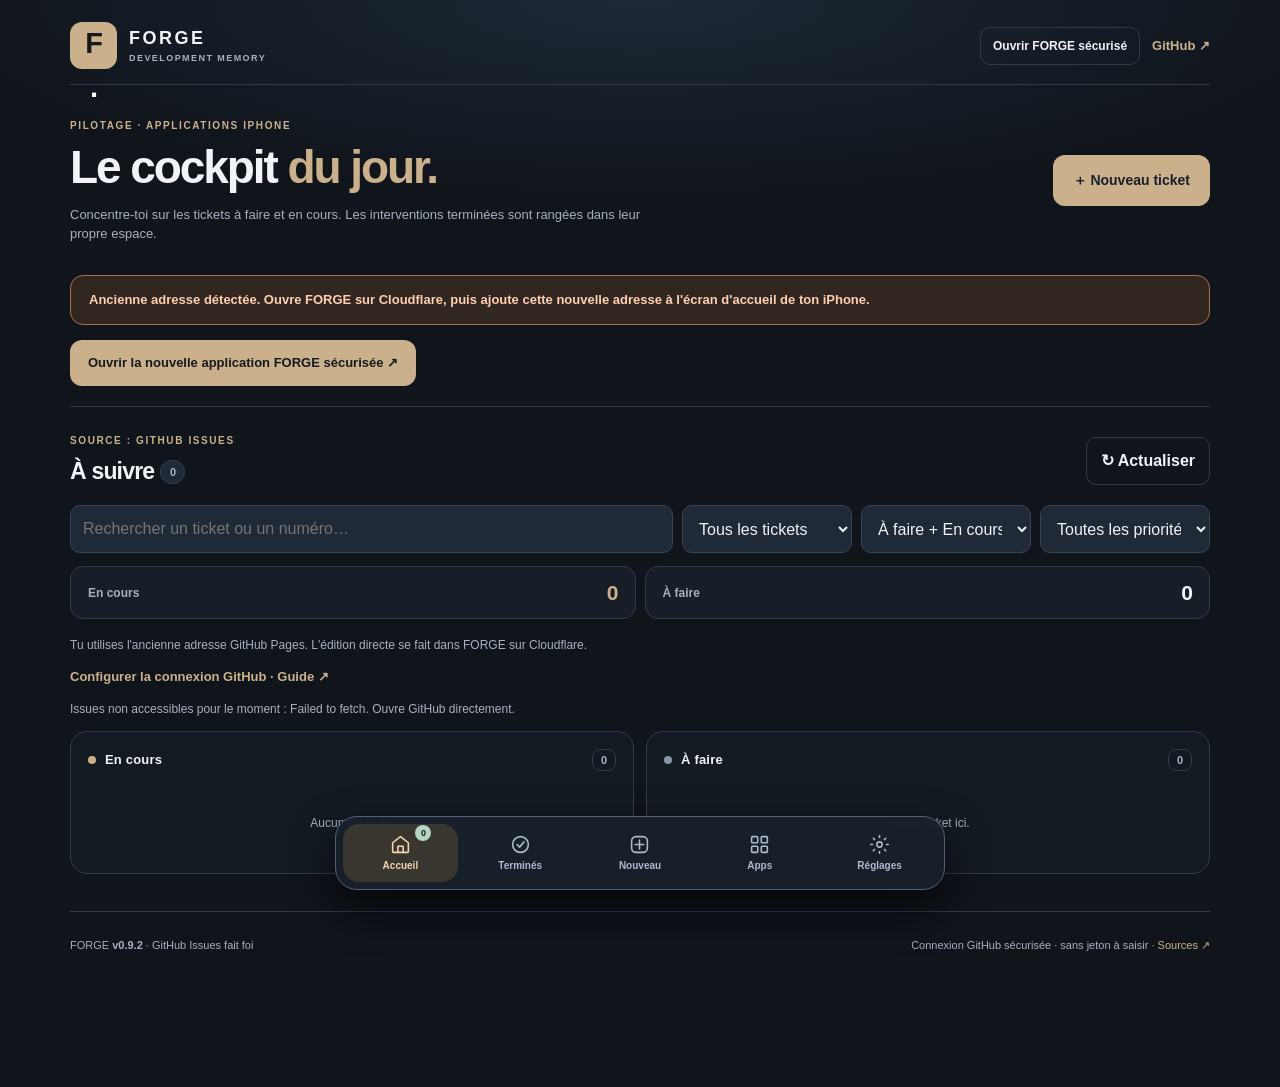
==== commit 9e19bd0a: "fix(forge): atomic v0.9.2 release alignment after LINK/FORGE reset" ====
--- a/index.html
+++ b/index.html
@@ -95,7 +95,7 @@
   </section>
   <section class="section forge-settings" id="settings" hidden aria-label="Réglages Forge">
    <div class="section-heading"><div><p class="eyebrow">PRÉFÉRENCES · FORGE</p><h2>Réglages</h2></div></div>
-   <div class="forge-settings-version"><div><small>VERSION ACTUELLE</small><strong>FORGE</strong></div><span>V0.9.1</span></div>
+   <div class="forge-settings-version"><div><small>VERSION ACTUELLE</small><strong>FORGE</strong></div><span>V0.9.2</span></div>
    <label class="forge-settings-search"><span class="sr-only">Rechercher dans les réglages</span><input type="search" id="forge-settings-search" placeholder="Rechercher un réglage…" autocomplete="off" aria-controls="forge-settings-groups"></label>
    <p id="forge-settings-search-status" class="micro" aria-live="polite"></p>
    <div id="forge-settings-groups">
@@ -117,7 +117,7 @@
     </details>
     <details class="forge-settings-group" data-settings-keywords="a propos version mise a jour service worker informations application">
      <summary><strong>À propos</strong><small>Version et mises à jour de FORGE</small></summary>
-     <div class="forge-settings-content"><p>FORGE V0.9.1 · Pilotage des tickets, journal d’interventions et mémoire technique des applications iPhone.</p><button type="button" id="forge-check-update" class="bigbutton">Rechercher une mise à jour</button><p class="micro" id="forge-update-status" role="status" aria-live="polite"></p></div>
+     <div class="forge-settings-content"><p>FORGE V0.9.2 · Pilotage des tickets, journal d’interventions et mémoire technique des applications iPhone.</p><button type="button" id="forge-check-update" class="bigbutton">Rechercher une mise à jour</button><p class="micro" id="forge-update-status" role="status" aria-live="polite"></p></div>
     </details>
    </div>
   </section>
@@ -155,7 +155,7 @@
    </div>
   </section>
 
- <footer><span>FORGE <strong>v0.9.1</strong> · GitHub Issues fait foi</span><span>Connexion GitHub sécurisée · sans jeton à saisir · <a href="https://github.com/Leomgl/forge-app">Sources ↗</a></span></footer>
+ <footer><span>FORGE <strong>v0.9.2</strong> · GitHub Issues fait foi</span><span>Connexion GitHub sécurisée · sans jeton à saisir · <a href="https://github.com/Leomgl/forge-app">Sources ↗</a></span></footer>
 </div>
 <script src="./app.js"></script>
 <script src="./ticket-detail.js"></script>
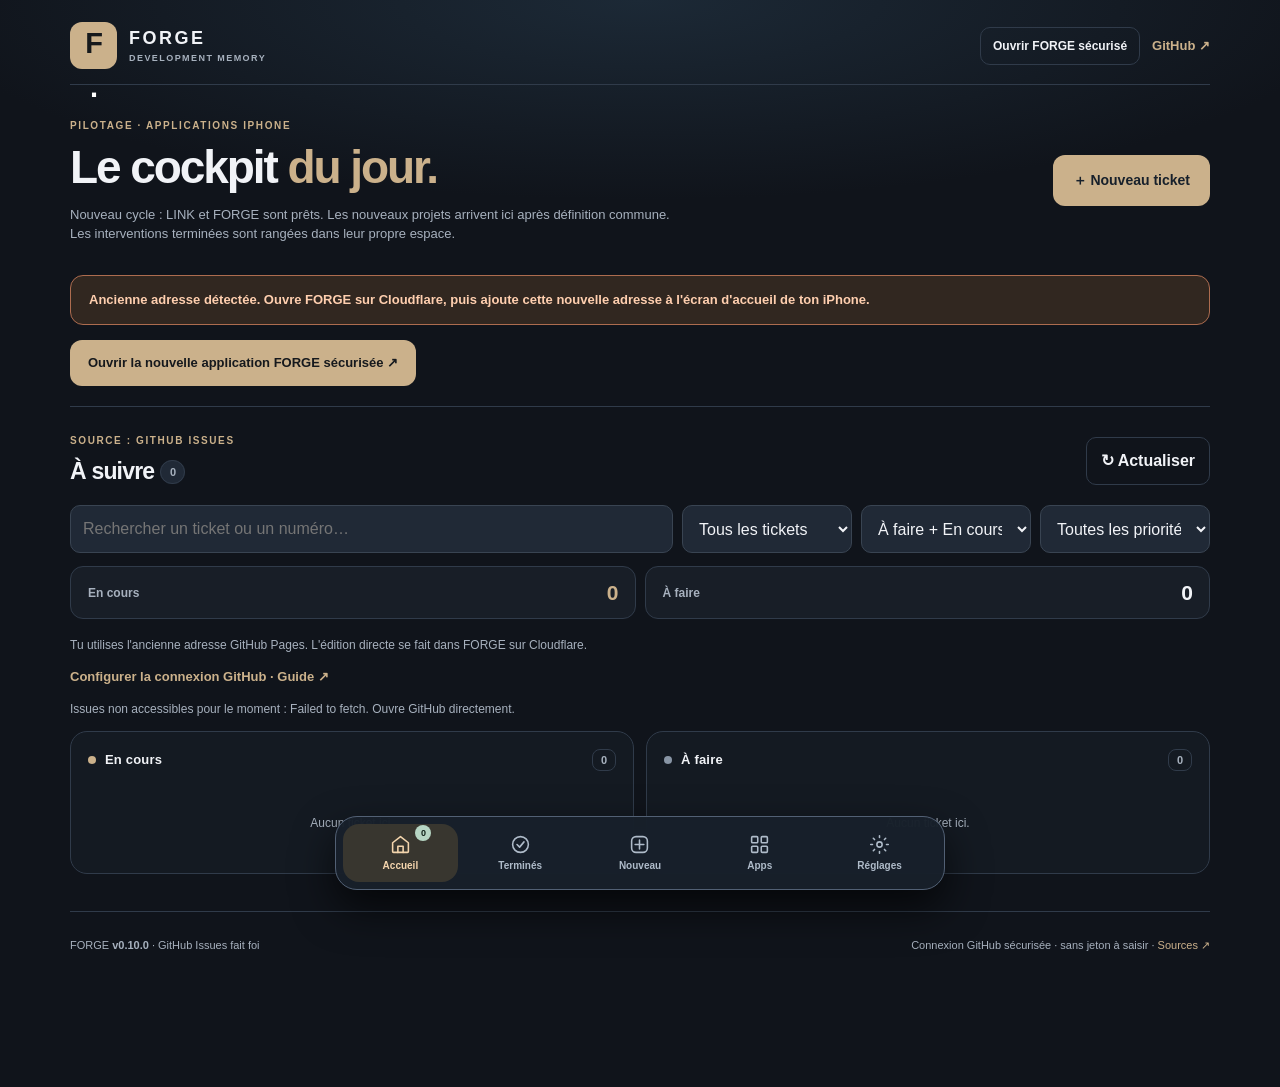
==== commit bfb03445: "FORGE V0.10: new-generation issue board and strict project allowlist, preserving OAuth and ticket hi" ====
--- a/index.html
+++ b/index.html
@@ -22,7 +22,7 @@
   <div class="top-actions"><button id="editMode" class="outline" type="button">Connexion GitHub</button><a class="external" href="https://github.com/Leomgl/forge-app/issues" target="_blank" rel="noopener noreferrer">GitHub ↗</a></div>
  </header>
  <main>
-  <div class="intro" id="homeIntro"><div><p class="eyebrow">PILOTAGE · APPLICATIONS IPHONE</p><h1>Le cockpit <em>du jour.</em></h1><p>Concentre-toi sur les tickets à faire et en cours. Les interventions terminées sont rangées dans leur propre espace.</p></div>
+  <div class="intro" id="homeIntro"><div><p class="eyebrow">PILOTAGE · APPLICATIONS IPHONE</p><h1>Le cockpit <em>du jour.</em></h1><p>Nouveau cycle : LINK et FORGE sont prêts. Les nouveaux projets arrivent ici après définition commune. Les interventions terminées sont rangées dans leur propre espace.</p></div>
   <a href="#composer" class="bigbutton">＋ Nouveau ticket</a></div>
   <div id="authNotice" class="auth-alert" role="alert" hidden></div>
   <a id="cloudEntry" class="cloud-entry" href="https://forge-hub.q9pfwtztsc.workers.dev/" hidden>Ouvrir la nouvelle application FORGE sécurisée ↗</a>
@@ -40,7 +40,7 @@
   </section>
   <section class="section" id="completed" aria-label="Tickets terminés" hidden>
    <div class="section-heading"><div><p class="eyebrow">HISTORIQUE · GITHUB ISSUES</p><h2>Tickets terminés <span id="completedCount" class="count">—</span></h2></div><a class="external" href="https://github.com/Leomgl/forge-app/issues?q=is%3Aissue+is%3Aclosed" target="_blank" rel="noopener noreferrer">Archive GitHub ↗</a></div>
-   <p class="muted">Tous les tickets clôturés restent accessibles avec leur demande et leur journal de développement. Aucun ticket n’est supprimé.</p>
+   <p class="muted">Cette vue concerne les tickets de la nouvelle génération. L’historique précédent est conservé sur GitHub via le lien Archive.</p>
    <div class="filters completed-filters">
     <label class="sr-only" for="completedSearch">Rechercher dans les terminés</label><input id="completedSearch" type="search" placeholder="Rechercher un ticket terminé…">
     <label class="sr-only" for="completedProjectFilter">Application terminée</label><select id="completedProjectFilter"><option value="all">Toutes les apps</option></select>
@@ -86,7 +86,7 @@
    </div>
   </section>
   <section class="section" id="context" hidden>
-    <div class="section-heading"><div><p class="eyebrow">MÉMOIRE PARTAGÉE</p><h2>Contexte des applications</h2></div><a class="external" href="./docs/AI-START-HERE.md" target="_blank">Guide IA ↗</a></div>
+    <div class="section-heading"><div><p class="eyebrow">MÉMOIRE PARTAGÉE</p><h2>Fondations des nouvelles applications</h2></div><a class="external" href="./docs/AI-START-HERE.md" target="_blank">Guide IA ↗</a></div>
     <div class="apps" id="apps"></div>
     <div class="contextgrid"><a href="./docs/AI-START-HERE.md" target="_blank" class="contextlink"><span>01</span><b>Point d'entrée de l'assistant</b><small>Comment reprendre un ticket dans un nouveau chat</small></a>
     <a href="./docs/DEPENDENCIES.md" target="_blank" class="contextlink"><span>02</span><b>Liens et dépendances</b><small>Ce qu'on risque de casser entre les apps</small></a>
@@ -95,7 +95,7 @@
   </section>
   <section class="section forge-settings" id="settings" hidden aria-label="Réglages Forge">
    <div class="section-heading"><div><p class="eyebrow">PRÉFÉRENCES · FORGE</p><h2>Réglages</h2></div></div>
-   <div class="forge-settings-version"><div><small>VERSION ACTUELLE</small><strong>FORGE</strong></div><span>V0.9.2</span></div>
+   <div class="forge-settings-version"><div><small>VERSION ACTUELLE</small><strong>FORGE</strong></div><span>V0.10.0</span></div>
    <label class="forge-settings-search"><span class="sr-only">Rechercher dans les réglages</span><input type="search" id="forge-settings-search" placeholder="Rechercher un réglage…" autocomplete="off" aria-controls="forge-settings-groups"></label>
    <p id="forge-settings-search-status" class="micro" aria-live="polite"></p>
    <div id="forge-settings-groups">
@@ -117,7 +117,7 @@
     </details>
     <details class="forge-settings-group" data-settings-keywords="a propos version mise a jour service worker informations application">
      <summary><strong>À propos</strong><small>Version et mises à jour de FORGE</small></summary>
-     <div class="forge-settings-content"><p>FORGE V0.9.2 · Pilotage des tickets, journal d’interventions et mémoire technique des applications iPhone.</p><button type="button" id="forge-check-update" class="bigbutton">Rechercher une mise à jour</button><p class="micro" id="forge-update-status" role="status" aria-live="polite"></p></div>
+     <div class="forge-settings-content"><p>FORGE V0.10.0 · Pilotage des tickets, journal d’interventions et mémoire technique des applications iPhone.</p><button type="button" id="forge-check-update" class="bigbutton">Rechercher une mise à jour</button><p class="micro" id="forge-update-status" role="status" aria-live="polite"></p></div>
     </details>
    </div>
   </section>
@@ -155,7 +155,7 @@
    </div>
   </section>
 
- <footer><span>FORGE <strong>v0.9.2</strong> · GitHub Issues fait foi</span><span>Connexion GitHub sécurisée · sans jeton à saisir · <a href="https://github.com/Leomgl/forge-app">Sources ↗</a></span></footer>
+ <footer><span>FORGE <strong>v0.10.0</strong> · GitHub Issues fait foi</span><span>Connexion GitHub sécurisée · sans jeton à saisir · <a href="https://github.com/Leomgl/forge-app">Sources ↗</a></span></footer>
 </div>
 <script src="./app.js"></script>
 <script src="./ticket-detail.js"></script>
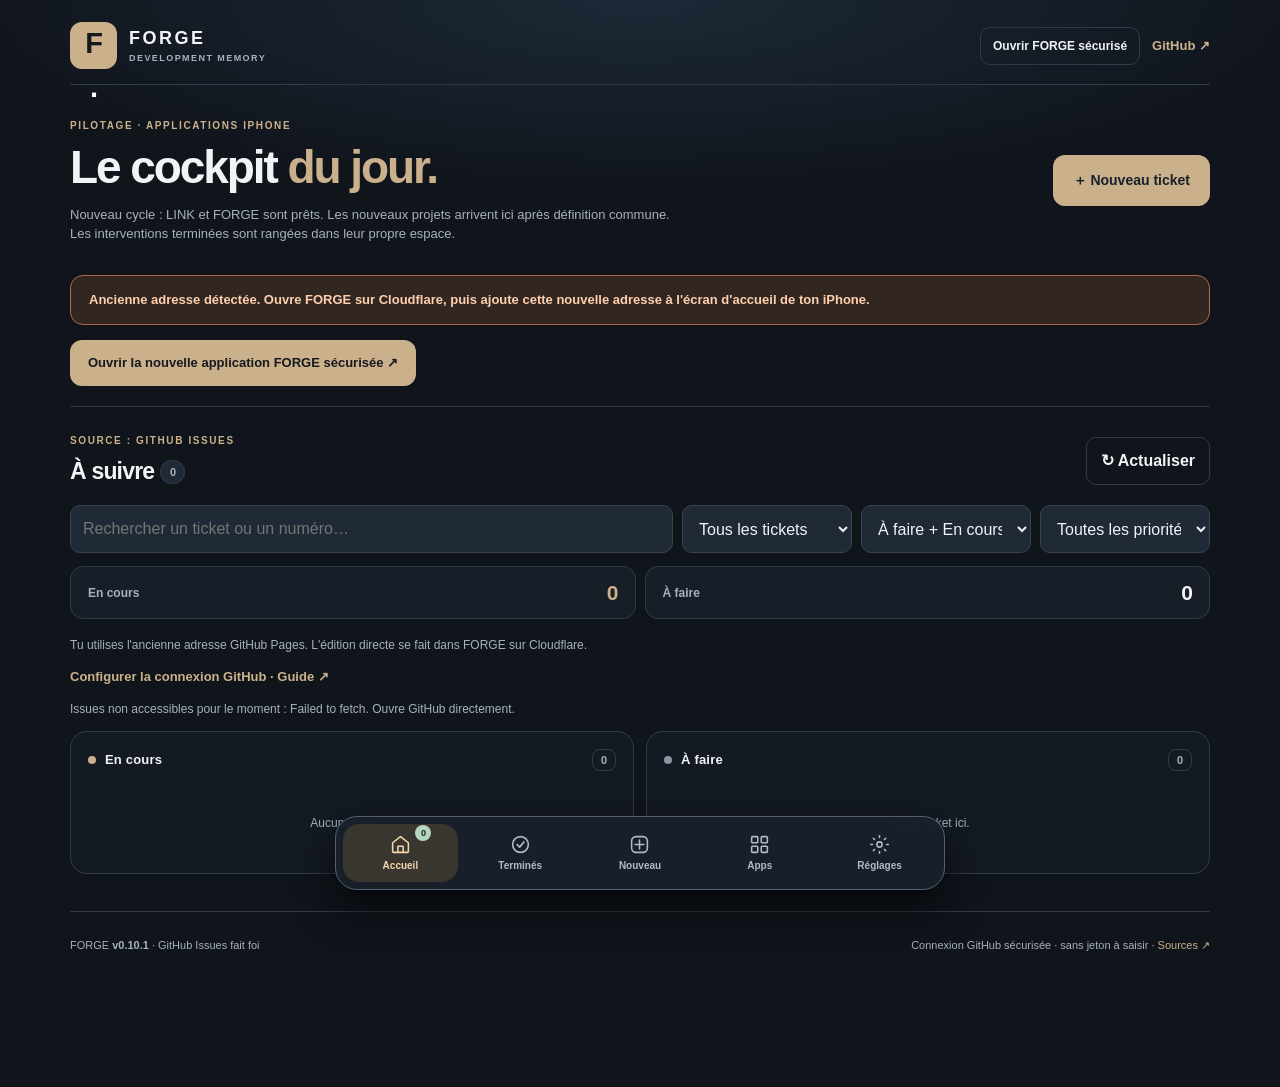
==== commit a203e761: "chore(forge): align index.html to V0.10.1" ====
--- a/index.html
+++ b/index.html
@@ -95,7 +95,7 @@
   </section>
   <section class="section forge-settings" id="settings" hidden aria-label="Réglages Forge">
    <div class="section-heading"><div><p class="eyebrow">PRÉFÉRENCES · FORGE</p><h2>Réglages</h2></div></div>
-   <div class="forge-settings-version"><div><small>VERSION ACTUELLE</small><strong>FORGE</strong></div><span>V0.10.0</span></div>
+   <div class="forge-settings-version"><div><small>VERSION ACTUELLE</small><strong>FORGE</strong></div><span>V0.10.1</span></div>
    <label class="forge-settings-search"><span class="sr-only">Rechercher dans les réglages</span><input type="search" id="forge-settings-search" placeholder="Rechercher un réglage…" autocomplete="off" aria-controls="forge-settings-groups"></label>
    <p id="forge-settings-search-status" class="micro" aria-live="polite"></p>
    <div id="forge-settings-groups">
@@ -117,7 +117,7 @@
     </details>
     <details class="forge-settings-group" data-settings-keywords="a propos version mise a jour service worker informations application">
      <summary><strong>À propos</strong><small>Version et mises à jour de FORGE</small></summary>
-     <div class="forge-settings-content"><p>FORGE V0.10.0 · Pilotage des tickets, journal d’interventions et mémoire technique des applications iPhone.</p><button type="button" id="forge-check-update" class="bigbutton">Rechercher une mise à jour</button><p class="micro" id="forge-update-status" role="status" aria-live="polite"></p></div>
+     <div class="forge-settings-content"><p>FORGE V0.10.1 · Pilotage des tickets, journal d’interventions et mémoire technique des applications iPhone.</p><button type="button" id="forge-check-update" class="bigbutton">Rechercher une mise à jour</button><p class="micro" id="forge-update-status" role="status" aria-live="polite"></p></div>
     </details>
    </div>
   </section>
@@ -155,7 +155,7 @@
    </div>
   </section>
 
- <footer><span>FORGE <strong>v0.10.0</strong> · GitHub Issues fait foi</span><span>Connexion GitHub sécurisée · sans jeton à saisir · <a href="https://github.com/Leomgl/forge-app">Sources ↗</a></span></footer>
+ <footer><span>FORGE <strong>v0.10.1</strong> · GitHub Issues fait foi</span><span>Connexion GitHub sécurisée · sans jeton à saisir · <a href="https://github.com/Leomgl/forge-app">Sources ↗</a></span></footer>
 </div>
 <script src="./app.js"></script>
 <script src="./ticket-detail.js"></script>
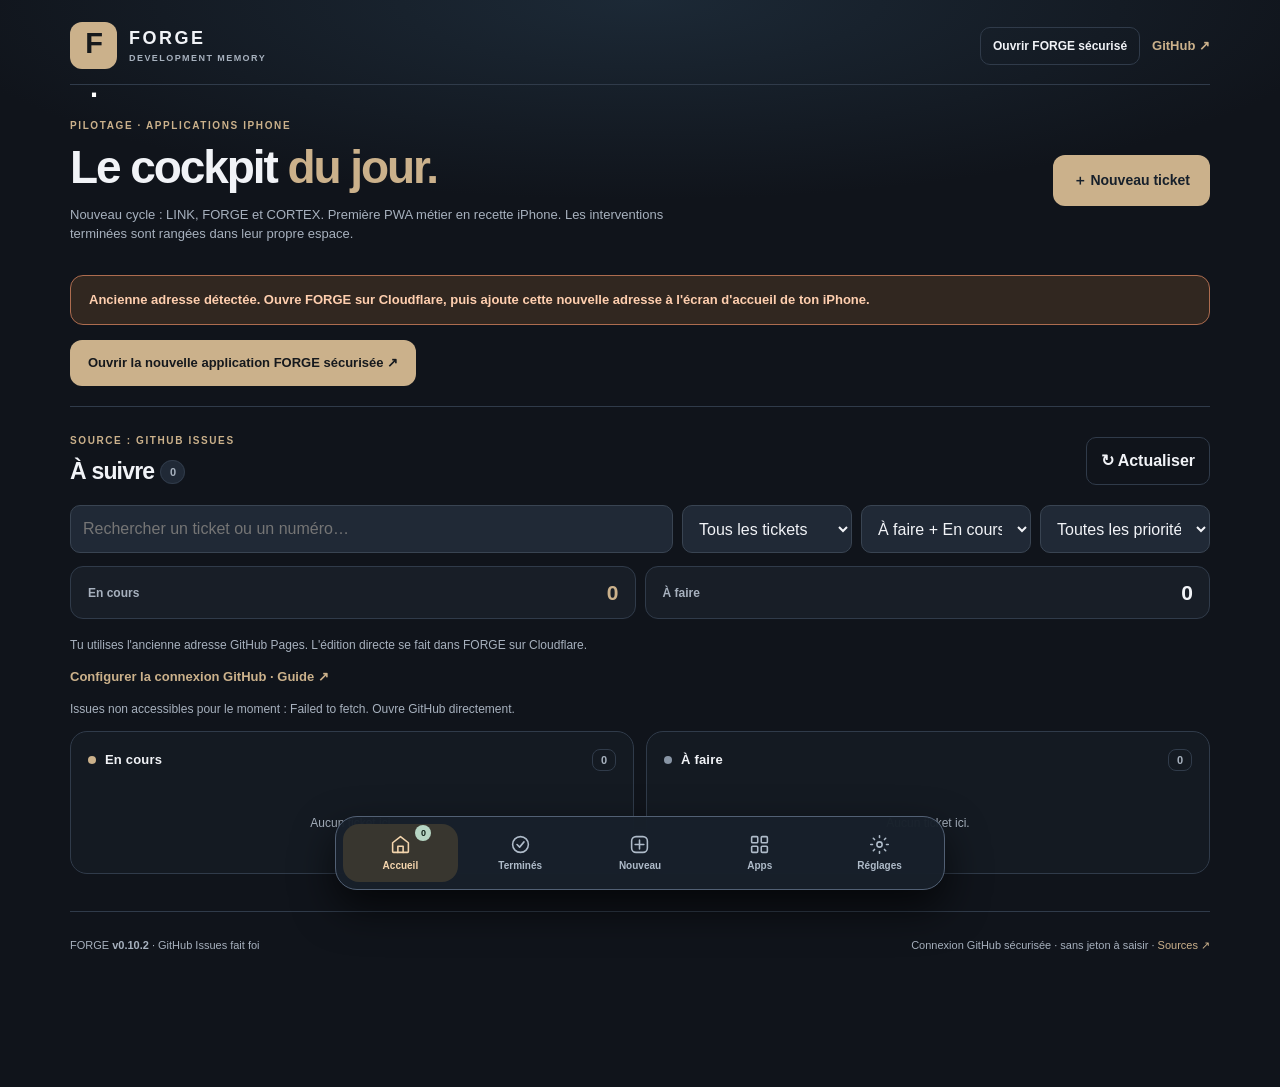
==== commit c9dd3156: "feat(forge): register Cortex in project cockpit and filters (V0.10.2)" ====
--- a/index.html
+++ b/index.html
@@ -22,7 +22,7 @@
   <div class="top-actions"><button id="editMode" class="outline" type="button">Connexion GitHub</button><a class="external" href="https://github.com/Leomgl/forge-app/issues" target="_blank" rel="noopener noreferrer">GitHub ↗</a></div>
  </header>
  <main>
-  <div class="intro" id="homeIntro"><div><p class="eyebrow">PILOTAGE · APPLICATIONS IPHONE</p><h1>Le cockpit <em>du jour.</em></h1><p>Nouveau cycle : LINK et FORGE sont prêts. Les nouveaux projets arrivent ici après définition commune. Les interventions terminées sont rangées dans leur propre espace.</p></div>
+  <div class="intro" id="homeIntro"><div><p class="eyebrow">PILOTAGE · APPLICATIONS IPHONE</p><h1>Le cockpit <em>du jour.</em></h1><p>Nouveau cycle : LINK, FORGE et CORTEX. Première PWA métier en recette iPhone. Les interventions terminées sont rangées dans leur propre espace.</p></div>
   <a href="#composer" class="bigbutton">＋ Nouveau ticket</a></div>
   <div id="authNotice" class="auth-alert" role="alert" hidden></div>
   <a id="cloudEntry" class="cloud-entry" href="https://forge-hub.q9pfwtztsc.workers.dev/" hidden>Ouvrir la nouvelle application FORGE sécurisée ↗</a>
@@ -95,7 +95,7 @@
   </section>
   <section class="section forge-settings" id="settings" hidden aria-label="Réglages Forge">
    <div class="section-heading"><div><p class="eyebrow">PRÉFÉRENCES · FORGE</p><h2>Réglages</h2></div></div>
-   <div class="forge-settings-version"><div><small>VERSION ACTUELLE</small><strong>FORGE</strong></div><span>V0.10.1</span></div>
+   <div class="forge-settings-version"><div><small>VERSION ACTUELLE</small><strong>FORGE</strong></div><span>V0.10.2</span></div>
    <label class="forge-settings-search"><span class="sr-only">Rechercher dans les réglages</span><input type="search" id="forge-settings-search" placeholder="Rechercher un réglage…" autocomplete="off" aria-controls="forge-settings-groups"></label>
    <p id="forge-settings-search-status" class="micro" aria-live="polite"></p>
    <div id="forge-settings-groups">
@@ -117,7 +117,7 @@
     </details>
     <details class="forge-settings-group" data-settings-keywords="a propos version mise a jour service worker informations application">
      <summary><strong>À propos</strong><small>Version et mises à jour de FORGE</small></summary>
-     <div class="forge-settings-content"><p>FORGE V0.10.1 · Pilotage des tickets, journal d’interventions et mémoire technique des applications iPhone.</p><button type="button" id="forge-check-update" class="bigbutton">Rechercher une mise à jour</button><p class="micro" id="forge-update-status" role="status" aria-live="polite"></p></div>
+     <div class="forge-settings-content"><p>FORGE V0.10.2 · Pilotage des tickets, journal d’interventions et mémoire technique des applications iPhone.</p><button type="button" id="forge-check-update" class="bigbutton">Rechercher une mise à jour</button><p class="micro" id="forge-update-status" role="status" aria-live="polite"></p></div>
     </details>
    </div>
   </section>
@@ -155,7 +155,7 @@
    </div>
   </section>
 
- <footer><span>FORGE <strong>v0.10.1</strong> · GitHub Issues fait foi</span><span>Connexion GitHub sécurisée · sans jeton à saisir · <a href="https://github.com/Leomgl/forge-app">Sources ↗</a></span></footer>
+ <footer><span>FORGE <strong>v0.10.2</strong> · GitHub Issues fait foi</span><span>Connexion GitHub sécurisée · sans jeton à saisir · <a href="https://github.com/Leomgl/forge-app">Sources ↗</a></span></footer>
 </div>
 <script src="./app.js"></script>
 <script src="./ticket-detail.js"></script>
--- a/styles.css
+++ b/styles.css
@@ -160,7 +160,7 @@
 @media(max-width:380px){.top-actions .outline{max-width:112px}.bottom-nav-item svg{width:19px;height:19px}.bottom-nav-item{font-size:9px}}
 
 
-/* FORGE V0.9.0 — Nexus-style settings, gold and graphite identity. */
+/* FORGE — shared settings architecture, gold and graphite identity. */
 .forge-settings{max-width:820px;margin:0 auto 80px}
 .forge-settings-version{display:flex;align-items:center;justify-content:space-between;gap:14px;padding:19px 22px;background:linear-gradient(110deg,#262c34,#1b2027);border:1px solid #5d626a;border-radius:20px;margin-bottom:16px}
 .forge-settings-version small{display:block;font-size:9px;letter-spacing:2px;font-weight:750;color:#9ea8b3}
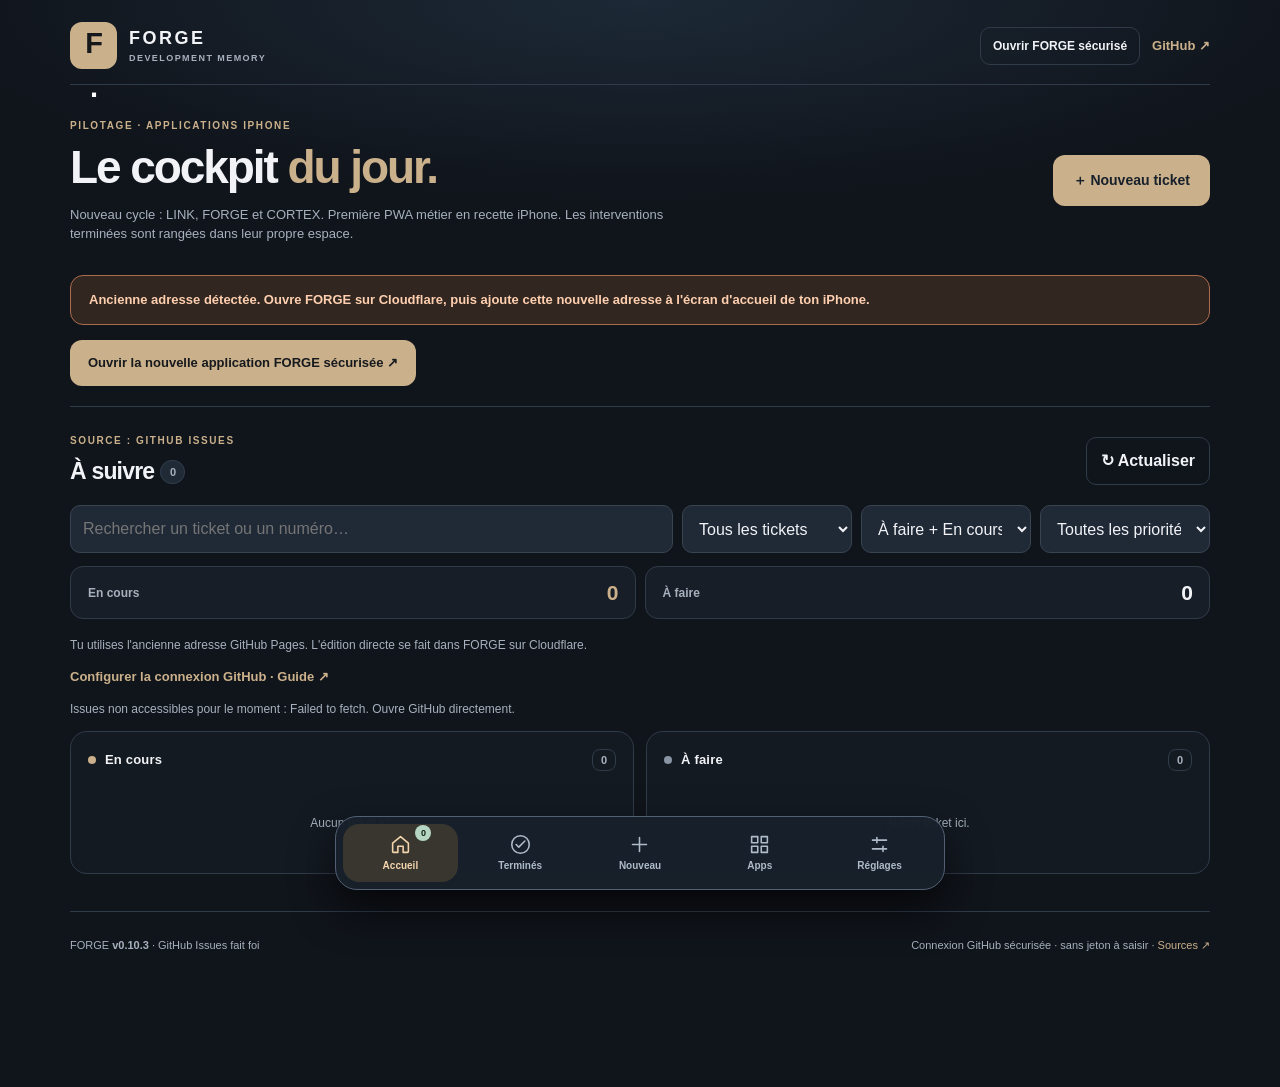
==== commit 7241ab6d: "release(forge): shared section icons and offline v0.10.3" ====
--- a/index.html
+++ b/index.html
@@ -155,9 +155,10 @@
    </div>
   </section>
 
- <footer><span>FORGE <strong>v0.10.2</strong> · GitHub Issues fait foi</span><span>Connexion GitHub sécurisée · sans jeton à saisir · <a href="https://github.com/Leomgl/forge-app">Sources ↗</a></span></footer>
+ <footer><span>FORGE <strong>v0.10.3</strong> · GitHub Issues fait foi</span><span>Connexion GitHub sécurisée · sans jeton à saisir · <a href="https://github.com/Leomgl/forge-app">Sources ↗</a></span></footer>
 </div>
 <script src="./app.js"></script>
 <script src="./ticket-detail.js"></script>
+<script type="module" src="./icon-navigation.mjs"></script>
 </body>
 </html>
